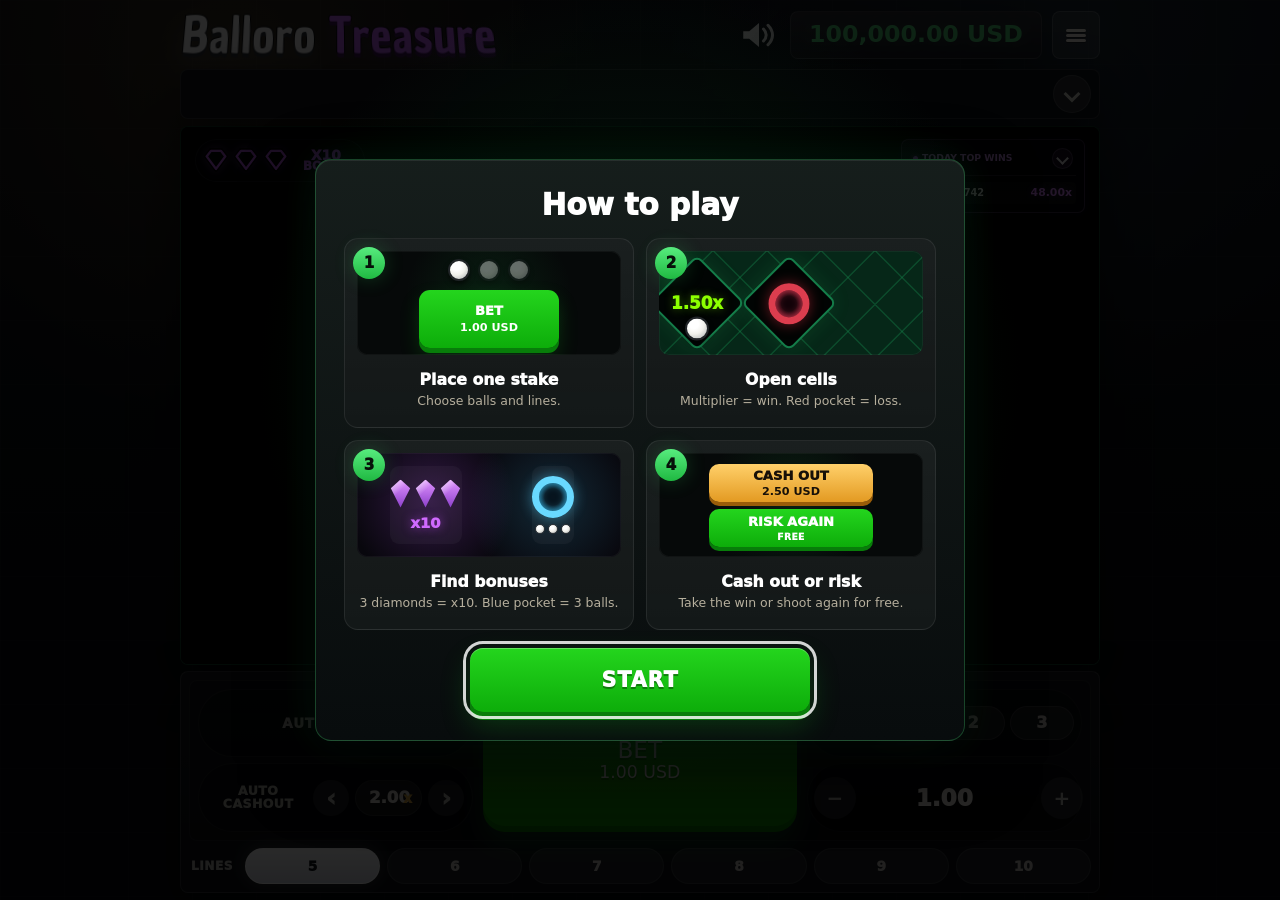
==== index.html @ 209173ba "Initial Balloro Treasure release" ====
<!DOCTYPE html>
<html lang="en">
<head>
  <meta charset="UTF-8">
  <meta http-equiv="Cache-Control" content="no-cache, no-store, must-revalidate">
  <meta http-equiv="Pragma" content="no-cache">
  <meta http-equiv="Expires" content="0">
  <meta name="viewport" content="width=device-width, initial-scale=1.0, maximum-scale=1.0, user-scalable=no, viewport-fit=cover">
  <title>Balloro Treasure</title>
  <link rel="stylesheet" href="style.css?v=20260723-10">
</head>
<body class="treasure-mode bonuses-enabled">
  <main class="game-shell">
    <section class="topbar">
      <div class="brand">
        <div>
          <h1 class="balloro-logo" aria-label="Balloro Treasure"><span class="brand-ball">Balloro&nbsp;</span><span class="brand-treasure">Treasure</span></h1>
        </div>
      </div>
      <button id="soundButton" class="icon-button sound-button" type="button" aria-label="Toggle game audio" data-i18n-aria="muteAudio"></button>
      <div class="bank" aria-label="Balance" aria-live="polite">
        <strong id="bankedLoot">100,000.00 USD</strong>
      </div>
      <div class="menu-wrap">
        <button id="menuButton" class="icon-button menu-button" type="button" aria-label="Menu" data-i18n-aria="menuAria">
          <span></span>
          <span></span>
          <span></span>
        </button>
        <div id="menuDropdown" class="context-menu hidden">
          <button id="menuAvatarButton" class="menu-avatar-button" type="button">
            <span id="menuAvatarPreview" class="avatar-preview" aria-hidden="true"></span>
            <span id="menuAvatarText" data-i18n="changeAvatar">Change Avatar</span>
          </button>
          <label class="menu-toggle-row">
            <span id="menuSoundLabel" data-i18n="sound">Game SFX</span>
            <input id="menuSoundToggle" type="checkbox" checked>
            <i aria-hidden="true"></i>
          </label>
          <label class="menu-toggle-row">
            <span id="menuMusicLabel" data-i18n="music">Music</span>
            <input id="menuMusicToggle" type="checkbox" checked>
            <i aria-hidden="true"></i>
          </label>
          <label class="menu-toggle-row">
            <span id="menuAnimationLabel" data-i18n="animations">Animations</span>
            <input id="menuAnimationToggle" type="checkbox" checked>
            <i aria-hidden="true"></i>
          </label>
          <button id="menuLanguageButton" type="button" data-i18n="language">Language</button>
          <button id="menuRulesButton" type="button" data-i18n="rules">Rules</button>
        </div>
      </div>
    </section>

    <div id="startRulesPopup" class="start-rules-popup hidden" role="dialog" aria-modal="true" aria-labelledby="quickRulesTitle">
      <div class="start-rules-card panel">
        <div class="start-rules-heading">
          <p id="quickRulesTitle" data-i18n="quickRulesTitle">How to play</p>
        </div>
        <ol class="quick-rules-list">
          <li>
            <b>1</b>
            <div class="quick-rule-visual quick-bet-visual" aria-hidden="true">
              <div class="quick-ball-row"><i></i><i></i><i></i></div>
              <div class="quick-bet-preview">
                <span data-i18n="bet">BET</span>
                <strong>1.00 USD</strong>
              </div>
            </div>
            <div class="quick-rule-copy">
              <h3 data-i18n="quickRuleOneTitle">Place one stake</h3>
              <p data-i18n="quickRuleOneText">Choose balls and lines.</p>
            </div>
          </li>
          <li>
            <b>2</b>
            <div class="quick-rule-visual quick-cells-visual" aria-hidden="true">
              <div class="quick-open-cell quick-multiplier-cell">
                <span>1.50x</span>
                <i class="quick-white-ball"></i>
              </div>
              <div class="quick-open-cell quick-red-cell">
                <i class="quick-red-pocket"></i>
              </div>
            </div>
            <div class="quick-rule-copy">
              <h3 data-i18n="quickRuleTwoTitle">Open cells</h3>
              <p data-i18n="quickRuleTwoText">Multiplier = win. Red pocket = loss.</p>
            </div>
          </li>
          <li>
            <b>3</b>
            <div class="quick-rule-visual quick-bonus-visual" aria-hidden="true">
              <div class="quick-diamond-preview">
                <div class="quick-diamond-row"><i></i><i></i><i></i></div>
                <strong>x10</strong>
              </div>
              <div class="quick-pocket-preview">
                <i class="quick-blue-pocket"></i>
                <div class="quick-pocket-balls"><i></i><i></i><i></i></div>
              </div>
            </div>
            <div class="quick-rule-copy">
              <h3 data-i18n="quickRuleBonusTitle">Find bonuses</h3>
              <p data-i18n="quickRuleBonusText">3 diamonds = x10. Blue pocket = 3 balls.</p>
            </div>
          </li>
          <li>
            <b>4</b>
            <div class="quick-rule-visual quick-choice-visual" aria-hidden="true">
              <div class="quick-cashout-preview">
                <span data-i18n="cashOut">CASH OUT</span>
                <strong>2.50 USD</strong>
              </div>
              <div class="quick-risk-preview">
                <span data-i18n="continueRisk">RISK AGAIN</span>
                <small data-i18n="freeContinuation">FREE</small>
              </div>
            </div>
            <div class="quick-rule-copy">
              <h3 data-i18n="quickRuleThreeTitle">Cash out or risk</h3>
              <p data-i18n="quickRuleThreeText">Take the win or shoot again for free.</p>
            </div>
          </li>
        </ol>
        <button id="startRulesButton" class="start-rules-button" type="button" data-i18n="startGame">START</button>
      </div>
    </div>

    <section id="rulesScreen" class="rules-screen hidden">
      <div class="rules-card panel">
        <div class="rules-header">
          <div>
            <h2 class="rules-game-logo" aria-label="Balloro Treasure"><span class="brand-ball">Balloro&nbsp;</span><span class="brand-treasure">Treasure</span></h2>
            <p class="eyebrow" data-i18n="gameRules">Game Rules</p>
          </div>
          <button id="closeRulesButton" class="icon-button" type="button" aria-label="Back" data-i18n-aria="back">×</button>
        </div>
        <div class="rules-body">
          <div class="rules-grid">
            <article class="rule-card">
              <div class="rule-art puck-rule-art" aria-hidden="true"><i></i></div>
              <h3 data-i18n="ruleLaunchTitle">Start a round</h3>
              <p data-i18n="ruleLaunchText">Choose 1–3 balls and 5–10 lines. The green button shows the total stake. Only the first shot on a field is paid.</p>
            </article>
            <article class="rule-card">
              <div class="rule-art loot-art" aria-hidden="true">5x</div>
              <h3 data-i18n="ruleWinsTitle">Open cells</h3>
              <p data-i18n="ruleWinsText">A closed green cell can reveal nothing, a multiplier, a diamond, a blue pocket or a red pocket. Balls may return to opened cells.</p>
            </article>
            <article class="rule-card">
              <div class="rule-art treasure-cashout-rule-art" aria-hidden="true">$</div>
              <h3 data-i18n="treasureCashoutTitle">Cash out or risk</h3>
              <p data-i18n="treasureCashoutText">After a safe shot, take the displayed amount or continue free on the same field. A red pocket loses the current round.</p>
            </article>
            <article class="rule-card">
              <div class="rule-art pocket-rule-art" aria-hidden="true"><i></i></div>
              <h3 data-i18n="rulePocketTitle">Pocket</h3>
              <p data-i18n="rulePocketFieldText">A hidden blue pocket opens when a ball stops on it, pulls the ball to the centre and releases three free white balls.</p>
            </article>
            <article class="rule-card">
              <div class="rule-art boost-art" aria-hidden="true">
                <svg class="rule-boost-diamond" viewBox="0 0 100 100">
                  <path class="boost-diamond-outer" d="M9 35L28 9H72L91 35L50 91Z"/>
                  <path class="boost-diamond-body" d="M11 35L29 12H71L89 35L50 87Z"/>
                  <path class="boost-diamond-facets" d="M11 35H89M29 12L50 35L71 12M11 35L50 87L89 35"/>
                </svg>
              </div>
              <h3 data-i18n="ruleBoostTitle">x10 BOOST</h3>
              <p data-i18n="ruleBoostText">Collect three diamonds. Field multipliers become x10. Multipliers collected before the bonus keep their original value.</p>
            </article>
            <article class="rule-card">
              <div class="rule-art field-rule-art" aria-hidden="true">5–10</div>
              <h3 data-i18n="ruleFieldTitle">Lines and risk</h3>
              <p data-i18n="ruleFieldText">More lines make cells smaller and increase available multiplier values. Volatility and possible rewards rise.</p>
            </article>
            <article class="rule-card treasure-auto-rule">
              <div class="rule-art auto-rule-art" aria-hidden="true">AUTO</div>
              <h3 data-i18n="ruleAutoTitle">Autoplay</h3>
              <p data-i18n="ruleAutoText">Autoplay starts new paid rounds with the selected stake and ball count until you switch it off.</p>
            </article>
          </div>
          <section class="rules-paytable" aria-labelledby="rulesPaytableTitle">
            <h3 id="rulesPaytableTitle" data-i18n="paytableTitle">Multiplier table</h3>
            <div class="rules-paytable-scroll">
              <table>
                <thead>
                  <tr>
                    <th data-i18n="paytableLineLabel">Lines</th>
                    <th data-i18n="paytableBaseLabel">Base cells</th>
                    <th>x10 BOOST</th>
                  </tr>
                </thead>
                <tbody>
                  <tr><th>5</th><td>1.20x · 1.50x · 2.50x</td><td>12x · 15x · 25x</td></tr>
                  <tr><th>6</th><td>1.20x · 1.80x · 3x</td><td>12x · 18x · 30x</td></tr>
                  <tr><th>7</th><td>1.30x · 2x · 4x</td><td>13x · 20x · 40x</td></tr>
                  <tr><th>8</th><td>1.40x · 2.50x · 6x</td><td>14x · 25x · 60x</td></tr>
                  <tr><th>9</th><td>1.50x · 3x · 10x</td><td>15x · 30x · 100x</td></tr>
                  <tr><th>10</th><td>1.60x · 4x · 10x</td><td>16x · 40x · 100x</td></tr>
                </tbody>
              </table>
            </div>
          </section>
          <section class="rules-about" aria-labelledby="rulesAboutTitle">
            <h3 id="rulesAboutTitle" data-i18n="rulesAboutTitle">PLAYER INFORMATION</h3>
            <div class="rules-about-block">
              <h4 data-i18n="rulesHowToWinTitle">How wins are paid</h4>
              <p data-i18n="rulesHowToWinText">The total stake is multiplied sequentially by every multiplier collected in the round. Example: 300 USD × 1.20x × 1.50x = 540 USD.</p>
            </div>
            <div class="rules-about-block">
              <h4 data-i18n="rulesRtpTitle">RTP</h4>
              <p data-i18n="rulesRtpText">The theoretical RTP is 97.45%. RTP is the long-term average return calculated across a very large number of rounds; it does not guarantee the result of a specific bet, session or player. RTP formula: total payouts ÷ total stakes × 100%.</p>
            </div>
            <div class="rules-about-block">
              <h4 data-i18n="rulesMaxWinTitle">Maximum payout</h4>
              <p data-i18n="rulesMaxWinText">The maximum multiplier in one cell is 100x after x10. The round cashout has no fixed cap because every collected multiplier is applied sequentially.</p>
            </div>
            <div class="rules-about-block">
              <h4 data-i18n="rulesDisclosureTitle">Responsible play</h4>
              <p data-i18n="rulesDisclosureText">18+. Gambling can cause addiction. Play responsibly.</p>
            </div>
          </section>
        </div>
      </div>
    </section>

    <div id="languagePopup" class="language-popup hidden">
      <div class="language-card panel">
        <div class="language-header">
          <h2 id="languageTitle" data-i18n="language">Language</h2>
          <button id="closeLanguageButton" class="icon-button" type="button" aria-label="Close" data-i18n-aria="close">×</button>
        </div>
        <div class="language-options">
          <button type="button" data-lang="en">English</button>
          <button type="button" data-lang="ru">Русский</button>
          <button type="button" data-lang="es">Español</button>
          <button type="button" data-lang="pt">Português</button>
          <button type="button" data-lang="de">Deutsch</button>
          <button type="button" data-lang="fr">Français</button>
        </div>
      </div>
    </div>

    <div id="avatarPopup" class="avatar-popup hidden">
      <div class="avatar-card panel">
        <div class="avatar-header">
          <h2 id="avatarTitle" data-i18n="changeAvatar">Change Avatar</h2>
          <button id="closeAvatarButton" class="icon-button" type="button" aria-label="Close" data-i18n-aria="close">×</button>
        </div>
        <div id="avatarGrid" class="avatar-grid" aria-label="Choose avatar"></div>
      </div>
    </div>

    <div id="topUpPopup" class="top-up-popup hidden">
      <div class="top-up-card panel">
        <h2 id="topUpTitle" data-i18n="topUpTitle">Top Up Balance</h2>
        <p id="topUpText" data-i18n="topUpText">Add any amount to continue playing.</p>
        <label class="top-up-field" for="topUpAmount">
          <span id="topUpAmountLabel" data-i18n="amount">Amount</span>
          <input id="topUpAmount" type="number" min="0.01" step="0.01" value="1000">
        </label>
        <div class="top-up-actions">
          <button id="confirmTopUpButton" class="top-up-confirm" type="button" data-i18n="topUp">TOP UP</button>
          <button id="cancelTopUpButton" class="top-up-cancel" type="button" data-i18n="cancel">CANCEL</button>
        </div>
      </div>
    </div>

    <section id="gameScreen" class="game-screen" aria-live="polite">
      <section id="historyPanel" class="loot-log-panel panel">
        <div class="loot-log-row">
          <span class="loot-log-label" data-i18n="totalHistory">TOTAL HISTORY:</span>
          <span class="history-title" data-i18n="roundHistory">Round History</span>
          <div id="rewardHistory" class="reward-history" aria-label="Recent rewards" data-i18n-aria="recentRewards"></div>
          <button id="historyToggle" class="history-toggle" type="button" aria-label="Expand history" data-i18n-aria="expandHistory" aria-expanded="false"></button>
        </div>
      </section>

      <section class="mine-stage panel">
        <canvas id="mineCanvas" width="960" height="600" aria-label="Top-down Balloro Treasure diamond field" data-i18n-aria="fieldLabel"></canvas>
        <canvas id="treasureConfettiCanvas" width="960" height="600" aria-hidden="true"></canvas>
        <div id="counterFlyInLayer" class="counter-flyin-layer" aria-hidden="true"></div>
        <button id="layoutModeButton" class="layout-mode-button hidden" type="button" title="Layout: Dynamic Diagonal Width" aria-label="Switch multiplier layout">
          <span>DIA</span>
        </button>
        <aside id="layoutDevPanel" class="layout-dev-panel hidden" aria-label="Layout gameplay tester">
          <div class="layout-dev-title"><strong>LAYOUT TEST</strong><button id="closeLayoutDevPanel" type="button" aria-label="Close">×</button></div>
          <label><input id="lockTestLines" type="checkbox" checked> Lock lines</label>
          <label><input id="lockTestPucks" type="checkbox" checked> Lock pucks</label>
          <div class="layout-dev-actions">
            <button id="runLayoutTest100" type="button">100</button>
            <button id="runLayoutTest1000" type="button">1,000</button>
            <button id="exportLayoutTest" type="button">CSV</button>
          </div>
          <output id="layoutTestStatus">Ctrl+Shift+D</output>
        </aside>
        <div id="stageMultiplier" class="stage-multiplier hidden">
          <b id="currentLoot">1.00x</b>
        </div>
        <button id="roundWinLabel" class="round-win-label hidden" type="button" aria-live="polite"></button>
        <div id="treasureWinFlyIn" class="treasure-win-flyin hidden" aria-hidden="true"></div>
        <div class="crown-bonus-counter" aria-label="Diamond boost counter" data-i18n-aria="diamondCounter">
          <div id="crownCounter" class="crown-counter" aria-hidden="true">
            <span><svg class="boost-diamond" viewBox="0 0 100 100"><path class="boost-diamond-outer" d="M9 35L28 9H72L91 35L50 91Z"/><path class="boost-diamond-body" d="M11 35L29 12H71L89 35L50 87Z"/><path class="boost-diamond-facets" d="M11 35H89M29 12L50 35L71 12M11 35L50 87L89 35"/></svg></span>
            <span><svg class="boost-diamond" viewBox="0 0 100 100"><path class="boost-diamond-outer" d="M9 35L28 9H72L91 35L50 91Z"/><path class="boost-diamond-body" d="M11 35L29 12H71L89 35L50 87Z"/><path class="boost-diamond-facets" d="M11 35H89M29 12L50 35L71 12M11 35L50 87L89 35"/></svg></span>
            <span><svg class="boost-diamond" viewBox="0 0 100 100"><path class="boost-diamond-outer" d="M9 35L28 9H72L91 35L50 91Z"/><path class="boost-diamond-body" d="M11 35L29 12H71L89 35L50 87Z"/><path class="boost-diamond-facets" d="M11 35H89M29 12L50 35L71 12M11 35L50 87L89 35"/></svg></span>
          </div>
          <strong><span>x10</span><span>BOOST</span></strong>
        </div>
        <div id="multiPlusCounter" class="multi-plus-counter" aria-label="Extra multipliers bonus">
          <span class="multi-plus-icon" aria-hidden="true">
            <svg class="multi-plus-star" viewBox="0 0 100 100">
              <path class="multi-plus-star-body" d="M47.6 17.58Q50 12 52.4 17.58L59.17 33.29Q60.27 35.86 63.06 36.12L80.09 37.7Q86.14 38.26 81.57 42.27L68.73 53.56Q66.62 55.4 67.24 58.13L71 74.81Q72.34 80.74 67.11 77.64L52.4 68.91Q50 67.48 47.6 68.91L32.89 77.64Q27.66 80.74 29 74.81L32.76 58.13Q33.38 55.4 31.27 53.56L18.43 42.27Q13.86 38.26 19.91 37.7L36.94 36.12Q39.73 35.86 40.83 33.29Z"/>
            </svg>
          </span>
          <strong><span>EX</span><span>MULTI</span></strong>
        </div>
        <aside class="purple-leaderboard" tabindex="0" aria-label="Today top wins" aria-expanded="false">
          <div class="purple-leaderboard-title">
            <span><i aria-hidden="true"></i> <b data-i18n="todayTopWins">TODAY TOP WINS</b></span>
            <button id="purpleLeaderboardToggle" class="purple-leaderboard-toggle" type="button" aria-label="Show full today top wins" aria-expanded="false">⌄</button>
          </div>
          <ol id="purpleLeaderboard"></ol>
        </aside>
        <div id="rewardPopup" class="reward-popup hidden"></div>
        <div id="warningBanner" class="warning-banner hidden"></div>
        <pre id="physicsDebug" class="physics-debug hidden" aria-live="polite"></pre>
      </section>

      <section class="bet-panel panel">
        <div class="bet-slots">
          <article class="bet-slot" data-slot="0">
            <div class="bet-side-controls">
              <button id="autoPlayToggle" class="auto-play-toggle" type="button" aria-pressed="false">
                <span data-i18n="auto">AUTO</span>
                <i aria-hidden="true"></i>
              </button>
              <div class="auto-cashout-control">
                <span data-i18n="autoCashout">AUTO CASHOUT</span>
                <div class="auto-cashout-stepper">
                  <button id="decreaseAutoCashout" type="button" aria-label="Decrease auto cashout multiplier" data-i18n-aria="decreaseAutoCashout">‹</button>
                  <label>
                    <input id="autoCashoutValue" type="text" inputmode="decimal" pattern="[0-9]*[.,]?[0-9]*" autocomplete="off" value="2.00" aria-label="Auto cashout multiplier" data-i18n-aria="autoCashoutValue">
                    <b aria-hidden="true">x</b>
                  </label>
                  <button id="increaseAutoCashout" type="button" aria-label="Increase auto cashout multiplier" data-i18n-aria="increaseAutoCashout">›</button>
                </div>
              </div>
            </div>
            <button class="bet-action" type="button">
              <span data-i18n="bet">BET</span>
              <small>1.00 USD</small>
            </button>
            <div class="bet-right-controls">
              <div class="puck-count-control" aria-label="Puck count" data-i18n-aria="puckCount">
                <span data-i18n="pucks">BALLS</span>
                <div class="puck-count-buttons">
                  <button class="puck-count-button active" type="button" data-puck-count="1">1</button>
                  <button class="puck-count-button" type="button" data-puck-count="2">2</button>
                  <button class="puck-count-button" type="button" data-puck-count="3">3</button>
                </div>
              </div>
              <div class="bet-box">
                <button class="bet-round-button decrease-bet" type="button" aria-label="Decrease bet" data-i18n-aria="decreaseBet">−</button>
                <input class="bet-value" type="text" inputmode="decimal" pattern="[0-9]*[.,]?[0-9]*" autocomplete="off" value="1.00" max="100" aria-label="Bet amount" data-i18n-aria="betAmount">
                <button class="bet-round-button increase-bet" type="button" aria-label="Increase bet" data-i18n-aria="increaseBet">+</button>
              </div>
            </div>
          </article>
        </div>
        <div class="field-options" aria-label="Field options" data-i18n-aria="fieldOptions">
          <div class="field-option">
            <span data-i18n="lines">LINES</span>
            <div class="segmented-control lines-control" data-control="lines">
              <button class="active" type="button" data-grid-size="5">5</button>
              <button type="button" data-grid-size="6">6</button>
              <button type="button" data-grid-size="7">7</button>
              <button type="button" data-grid-size="8">8</button>
              <button type="button" data-grid-size="9">9</button>
              <button type="button" data-grid-size="10">10</button>
            </div>
          </div>
        </div>
      </section>
    </section>
  </main>

  <script src="math/field-configuration-1.js?v=20260715-13"></script>
  <script src="math/field-configuration-2.js?v=20260715-13"></script>
  <script src="math/field-configuration-3.js?v=20260715-13"></script>
  <script src="math/field-configuration-4.js?v=20260716-17"></script>
  <script src="math/field-configuration-5.js?v=20260716-18"></script>
  <script src="math/puck-luck-layout-modes.js?v=20260716-19"></script>
  <script src="math/trajectory-planner.js?v=20260717-2"></script>
  <script src="math/trajectory-library-standard.js"></script>
  <script src="math/secret-room-trajectories.js"></script>
  <script src="math/layout-gameplay-test.js"></script>
  <script src="math/balloro-treasure-math.js?v=20260723-4"></script>
  <script src="script.js?v=20260723-23"></script>
</body>
</html>
---- style.css ----
@import url("https://fonts.googleapis.com/css2?family=Chau+Philomene+One&display=swap");

:root {
  --bg: #090b0f;
  --panel: rgba(18, 20, 26, 0.9);
  --panel-strong: rgba(28, 30, 38, 0.95);
  --panel-border: rgba(255, 255, 255, 0.13);
  --text: #f5f2e8;
  --muted: #b6af9d;
  --gold: #f0b84a;
  --diamond: #75d9ff;
  --crystal: #d98cff;
  --danger: #ff604d;
  --safe: #55d87d;
  --shadow: rgba(0, 0, 0, 0.48);
}

* {
  box-sizing: border-box;
}

html,
body {
  margin: 0;
  width: 100%;
  min-height: 100%;
  overflow-x: hidden;
  overflow-y: auto;
  touch-action: manipulation;
  overscroll-behavior-x: none;
  -webkit-text-size-adjust: 100%;
  user-select: none;
  background:
    linear-gradient(90deg, rgba(255, 255, 255, 0.026) 1px, transparent 1px),
    linear-gradient(180deg, rgba(255, 255, 255, 0.018) 1px, transparent 1px),
    radial-gradient(circle at 18% 6%, rgba(240, 184, 74, 0.17), transparent 23rem),
    radial-gradient(circle at 82% 4%, rgba(117, 217, 255, 0.12), transparent 24rem),
    linear-gradient(180deg, #11131a 0%, var(--bg) 70%);
  background-size: 64px 64px, 64px 64px, auto, auto, auto;
  color: var(--text);
  font-family: Inter, ui-sans-serif, system-ui, -apple-system, BlinkMacSystemFont, "Segoe UI", sans-serif;
  scrollbar-width: none;
}

body::-webkit-scrollbar {
  display: none;
}

button,
input {
  font: inherit;
  touch-action: manipulation;
}

input {
  user-select: text;
}

button {
  border: 0;
  color: inherit;
  cursor: pointer;
}

button:disabled {
  cursor: not-allowed;
}

.hidden {
  display: none !important;
}

.game-shell {
  width: min(920px, calc(100vw - 20px));
  min-height: 100svh;
  margin: 0 auto;
  padding: 10px 0;
  display: grid;
  grid-template-rows: auto auto;
  gap: 15px;
}

.topbar {
  display: grid;
  grid-template-columns: minmax(0, 1fr) 48px auto 48px;
  align-items: center;
  gap: 10px;
  min-height: 54px;
}

.brand {
  display: flex;
  align-items: center;
  min-width: 0;
  gap: 0;
  overflow: visible;
  padding-left: 2px;
}

.brand > div {
  min-width: 0;
  max-width: 100%;
}

.brand-mark {
  position: relative;
  width: 48px;
  height: 48px;
  flex: 0 0 auto;
  border-radius: 8px;
  overflow: hidden;
  background: url("assets/bb-logo.png") center / contain no-repeat;
  border: 0;
  box-shadow: 0 14px 28px var(--shadow);
}

.brand-mark::before {
  content: none;
}

.eyebrow {
  margin: 0 0 4px;
  color: var(--gold);
  font-size: 0.76rem;
  font-weight: 900;
  letter-spacing: 0.08em;
  text-transform: uppercase;
}

h1,
h2,
h3,
p {
  margin-top: 0;
}

h1 {
  margin-bottom: 0;
  font-size: clamp(2.45rem, 4.7vw, 3rem);
  line-height: 1;
  text-shadow: 0 5px 0 #3d2c1a, 0 18px 28px var(--shadow);
}

.brand h1 {
  display: flex;
  align-items: center;
  gap: 4px;
  min-width: 0;
  max-width: 100%;
  color: #be5cf5;
  font-family: "Chau Philomene One", Inter, "Apple Symbols", "Segoe UI Symbol", ui-sans-serif, system-ui, sans-serif;
  font-weight: 400;
  font-size: var(--brand-font-size, clamp(1.18rem, 4.9vw, 3rem));
  letter-spacing: 0;
  white-space: nowrap;
  overflow: visible;
  -webkit-text-stroke: 2px #050709;
  paint-order: stroke fill;
  text-shadow: 0 4px 0 rgba(72, 25, 103, 0.82), 0 12px 22px rgba(190, 92, 245, 0.16);
}

.brand-puck {
  position: relative;
  display: inline-block;
  flex: 0 0 auto;
  width: 0.82em;
  height: 0.82em;
}

.brand-star {
  position: absolute;
  z-index: 2;
  top: -0.15em;
  right: 0.16em;
  width: 0.504em;
  height: 0.504em;
  overflow: visible;
  filter: drop-shadow(0 0 4px rgba(202, 104, 255, 0.44));
}

.brand-star-outline {
  fill: rgba(0, 0, 0, 0.9);
}

.brand-star-fill {
  fill: rgba(214, 171, 255, 0.96);
  stroke: rgba(213, 122, 255, 0.98);
  stroke-width: 5;
  stroke-linejoin: round;
}

.brand-gem-facet {
  fill: none;
  stroke: rgba(244, 213, 255, 0.72);
  stroke-width: 4;
  stroke-linecap: round;
  stroke-linejoin: round;
}

.brand-puck::after {
  content: "";
  position: absolute;
  z-index: 1;
  inset: 0;
  border-radius: 50%;
  background: radial-gradient(circle at 34% 28%, #ffffff 0 22%, #f4f4ee 23% 58%, #d5d9d1 59% 100%);
  border: 3px solid rgba(9, 15, 18, 0.9);
  box-shadow:
    inset -4px -5px 0 rgba(0, 0, 0, 0.08),
    0 3px 0 rgba(0, 0, 0, 0.55),
    0 0 18px rgba(255, 255, 255, 0.22);
}

.brand-name {
  display: inline-block;
  min-width: 0;
  white-space: nowrap;
  word-spacing: -0.12em;
  overflow: visible;
  transform: perspective(240px) rotateX(10deg) scaleY(1.045);
  transform-origin: 50% 58%;
}

.balloro-logo {
  justify-content: flex-start;
  gap: 0 !important;
  padding-left: 0;
  transform: perspective(260px) rotateX(9deg) scaleY(1.04);
  transform-origin: 48% 58%;
}

.balloro-logo > span {
  display: inline-block;
  white-space: nowrap;
}

.brand-ball {
  color: #fff;
  text-shadow: 0 4px 0 rgba(49, 53, 61, 0.92), 0 14px 24px rgba(255, 255, 255, 0.18);
}

.brand-oro {
  color: #fff;
  text-shadow: 0 4px 0 rgba(49, 53, 61, 0.92), 0 14px 24px rgba(255, 255, 255, 0.18);
}

.brand-x,
.brand-treasure {
  margin-left: 0;
  color: #c868ff;
  text-shadow: 0 4px 0 rgba(72, 25, 103, 0.86), 0 10px 20px rgba(200, 104, 255, 0.18);
}

.icon-button,
.lang-button {
  display: grid;
  place-items: center;
  width: 48px;
  height: 48px;
  border-radius: 8px;
  background: rgba(255, 255, 255, 0.1);
  border: 1px solid rgba(255, 255, 255, 0.2);
  color: var(--text);
  font-size: 1.3rem;
  font-weight: 1000;
}

.lang-button {
  width: 60px;
  font-size: 0.95rem;
}

.sound-button {
  position: relative;
  font-size: 0;
  width: 48px;
  background: transparent;
  border-color: transparent;
  box-shadow: none;
}

.sound-button.is-muted {
  color: var(--muted);
  background: transparent;
}

.sound-button::before {
  content: "";
  position: absolute;
  inset: 0;
  background: center / 36px 36px no-repeat url("data:image/svg+xml,%3Csvg xmlns='http://www.w3.org/2000/svg' viewBox='0 0 48 48'%3E%3Cpath fill='white' d='M7 19h8l13-11v32L15 29H7z'/%3E%3Cpath fill='none' stroke='white' stroke-width='4' stroke-linecap='round' d='M34 16c2.4 2.4 3.6 5.1 3.6 8s-1.2 5.6-3.6 8M40 11c4 4 6 8.3 6 13s-2 9-6 13'/%3E%3C/svg%3E");
}

.sound-button::after {
  content: none;
}

.sound-button.is-muted::before {
  background-image: url("data:image/svg+xml,%3Csvg xmlns='http://www.w3.org/2000/svg' viewBox='0 0 48 48'%3E%3Cpath fill='white' d='M7 19h8l13-11v32L15 29H7z'/%3E%3Cpath fill='none' stroke='white' stroke-width='4.5' stroke-linecap='round' d='M37 13L15 35'/%3E%3C/svg%3E");
}

.menu-wrap {
  position: relative;
}

.menu-button {
  align-content: center;
  justify-items: center;
  gap: 2px;
}

.menu-button span {
  width: 20px;
  height: 3px;
  border-radius: 999px;
  background: #fffaf0;
  box-shadow: 0 1px 0 rgba(0, 0, 0, 0.35);
}

.context-menu {
  position: absolute;
  z-index: 25;
  top: calc(100% + 8px);
  right: 0;
  min-width: 238px;
  padding: 7px;
  border-radius: 8px;
  background: rgba(20, 22, 28, 0.98);
  border: 1px solid rgba(255, 255, 255, 0.14);
  box-shadow: 0 18px 38px rgba(0, 0, 0, 0.5);
}

.context-menu button,
.menu-toggle-row {
  width: 100%;
  min-height: 42px;
  padding: 0 12px;
  border-radius: 7px;
  background: transparent;
  color: var(--text);
  text-align: left;
  font-weight: 900;
}

.context-menu button:hover,
.menu-toggle-row:hover {
  background: rgba(255, 255, 255, 0.08);
}

.menu-avatar-button {
  display: grid;
  grid-template-columns: 34px minmax(0, 1fr);
  gap: 10px;
  align-items: center;
  min-height: 54px;
  margin-bottom: 7px;
  background:
    linear-gradient(180deg, rgba(255, 255, 255, 0.08), rgba(255, 255, 255, 0.035)),
    rgba(43, 45, 53, 0.98);
  border: 0;
  box-shadow: none;
}

.avatar-preview {
  width: 34px;
  height: 34px;
  display: grid;
  place-items: center;
  border-radius: 50%;
  background-color: var(--avatar-bg, #252936);
  background-image: var(--avatar-image);
  background-size: 1000% 500%;
  background-position: var(--avatar-x) var(--avatar-y);
  background-repeat: no-repeat;
  color: var(--avatar-color);
  border: 1px solid rgba(255, 255, 255, 0.16);
  box-shadow: inset 0 1px 0 rgba(255, 255, 255, 0.28), 0 8px 16px rgba(0, 0, 0, 0.26);
  font-size: 1.12rem;
}

.menu-toggle-row {
  position: relative;
  display: grid;
  grid-template-columns: minmax(0, 1fr) 46px;
  align-items: center;
  gap: 12px;
  cursor: pointer;
}

.menu-toggle-row input {
  position: absolute;
  opacity: 0;
  pointer-events: none;
}

.menu-toggle-row i {
  position: relative;
  width: 46px;
  height: 26px;
  border-radius: 999px;
  background: rgba(255, 255, 255, 0.08);
  border: 1px solid rgba(255, 255, 255, 0.16);
  box-shadow: inset 0 2px 8px rgba(0, 0, 0, 0.3);
}

.menu-toggle-row i::after {
  content: "";
  position: absolute;
  top: 3px;
  left: 3px;
  width: 18px;
  height: 18px;
  border-radius: 50%;
  background: #f5f2e8;
  transition: transform 160ms ease;
}

.menu-toggle-row input:checked + i {
  background: rgba(160, 166, 170, 0.34);
  border-color: rgba(214, 218, 220, 0.42);
}

.menu-toggle-row input:checked + i::after {
  transform: translateX(20px);
}

.bank,
.panel {
  background: var(--panel);
  border: 1px solid var(--panel-border);
  box-shadow: 0 18px 50px var(--shadow);
  backdrop-filter: blur(12px);
  border-radius: 8px;
}

.bank {
  display: grid;
  place-items: center;
  min-width: 178px;
  min-height: 48px;
  padding: 0 18px;
  background:
    linear-gradient(180deg, rgba(255, 255, 255, 0.08), transparent),
    var(--panel-strong);
  text-align: center;
}

.bank strong {
  color: var(--safe);
  font-size: 1.48rem;
  line-height: 1;
  text-shadow: 0 0 16px rgba(85, 216, 125, 0.22);
}

.game-screen {
  min-height: 0;
  display: grid;
  grid-template-rows: 46px minmax(560px, 68svh) auto auto auto;
  gap: 8px;
}

.game-screen.one-slot {
  grid-template-rows: 46px minmax(560px, 68svh) auto auto auto;
}

.mine-stage {
  position: relative;
  min-height: 0;
  overflow: hidden;
  background: #050609;
  border-color: rgba(40, 156, 92, 0.42);
}

.counter-flyin-layer {
  position: absolute;
  z-index: 12;
  inset: 0;
  overflow: hidden;
  pointer-events: none;
}

.counter-flyin-symbol {
  position: absolute;
  left: 0;
  top: 0;
  display: block;
  will-change: transform, opacity;
  filter: drop-shadow(0 0 5px rgba(255, 255, 255, 0.3));
}

.counter-flyin-symbol svg {
  display: block;
  width: 100%;
  height: 100%;
  overflow: visible;
}

.counter-flyin-symbol.is-diamond {
  filter: drop-shadow(0 0 7px rgba(218, 142, 255, 0.78));
}

.counter-flyin-symbol.is-diamond .boost-diamond-outer {
  fill: #050608;
  stroke: rgba(0, 0, 0, 0.94);
  stroke-width: 17;
  stroke-linejoin: round;
}

.counter-flyin-symbol.is-diamond .boost-diamond-body {
  fill: rgba(214, 171, 255, 0.98);
  stroke: rgba(213, 122, 255, 1);
  stroke-width: 10;
  stroke-linejoin: round;
}

.counter-flyin-symbol.is-diamond .boost-diamond-facets {
  fill: none;
  stroke: rgba(244, 213, 255, 0.78);
  stroke-width: 6;
  stroke-linecap: round;
  stroke-linejoin: round;
}

.counter-flyin-symbol.is-star {
  filter: drop-shadow(0 0 7px rgba(255, 213, 61, 0.8));
}

.counter-flyin-symbol.is-star .multi-plus-star-body {
  fill: rgba(255, 235, 128, 0.98);
  stroke: rgba(255, 198, 20, 1);
  stroke-width: 11;
  stroke-linecap: round;
  stroke-linejoin: round;
}

body.effects-disabled *,
body.effects-disabled *::before,
body.effects-disabled *::after {
  animation: none !important;
  transition: none !important;
}

.layout-mode-button {
  position: absolute;
  z-index: 12;
  top: 150px;
  right: 32px;
  width: 44px;
  height: 44px;
  display: grid;
  place-items: center;
  padding: 0;
  transform: rotate(45deg);
  border-radius: 7px;
  background: rgba(5, 9, 11, 0.9);
  border: 2px solid rgba(55, 218, 128, 0.78);
  box-shadow: 0 0 18px rgba(40, 210, 117, 0.2), inset 0 0 12px rgba(40, 210, 117, 0.08);
}

.layout-mode-button span {
  transform: rotate(-45deg);
  color: #8ff2b5;
  font-size: 0.64rem;
  font-weight: 1000;
  letter-spacing: 0;
}

.layout-mode-button:hover {
  border-color: #a5ffca;
  box-shadow: 0 0 22px rgba(70, 235, 145, 0.34), inset 0 0 12px rgba(70, 235, 145, 0.12);
}

.layout-mode-button:disabled {
  opacity: 0.45;
}

.layout-dev-panel {
  position: absolute;
  z-index: 14;
  top: 78px;
  right: 14px;
  width: 210px;
  display: grid;
  gap: 6px;
  padding: 10px;
  border-radius: 7px;
  background: rgba(7, 9, 13, 0.96);
  border: 1px solid rgba(202, 104, 255, 0.45);
  box-shadow: 0 12px 32px rgba(0, 0, 0, 0.55), 0 0 20px rgba(202, 104, 255, 0.12);
  color: rgba(245, 242, 232, 0.86);
  font-size: 0.68rem;
}

.layout-dev-title,
.layout-dev-actions {
  display: flex;
  align-items: center;
  justify-content: space-between;
  gap: 5px;
}

.layout-dev-title strong {
  color: #d6abff;
  font-size: 0.68rem;
}

.layout-dev-title button,
.layout-dev-actions button {
  min-width: 34px;
  height: 24px;
  padding: 0 7px;
  border-radius: 5px;
  background: rgba(255, 255, 255, 0.09);
  border: 1px solid rgba(255, 255, 255, 0.12);
  color: #fff;
  font-size: 0.62rem;
  font-weight: 900;
}

.layout-dev-panel label {
  display: flex;
  align-items: center;
  gap: 7px;
}

.layout-dev-panel output {
  min-height: 18px;
  color: rgba(245, 242, 232, 0.56);
  font-size: 0.58rem;
  line-height: 1.3;
}

.physics-debug {
  position: absolute;
  z-index: 20;
  top: 68px;
  right: 12px;
  width: min(340px, 46%);
  max-height: calc(100% - 150px);
  overflow: auto;
  margin: 0;
  padding: 10px;
  border: 1px solid rgba(117, 217, 255, 0.5);
  border-radius: 4px;
  background: rgba(0, 5, 10, 0.88);
  color: #aeeaff;
  font: 600 10px/1.35 ui-monospace, SFMono-Regular, Menlo, monospace;
  white-space: pre-wrap;
  pointer-events: none;
}

.round-win-label {
  position: absolute;
  left: 50%;
  bottom: 18px;
  z-index: 7;
  transform: translateX(-50%);
  color: #fff;
  font-size: clamp(1rem, 3vw, 1.55rem);
  font-weight: 1000;
  line-height: 1;
  white-space: nowrap;
  text-shadow: 0 3px 0 rgba(0, 0, 0, 0.85), 0 0 18px rgba(255, 213, 77, 0.34);
  pointer-events: none;
  border: 0;
  background: transparent;
  font-family: inherit;
}

.round-win-label.cashout-ready {
  min-width: 0;
  max-width: calc(100% - 32px);
  min-height: 64px;
  display: grid;
  grid-template-columns: minmax(0, 1fr);
  grid-template-rows: auto auto;
  align-items: center;
  justify-items: center;
  gap: 3px;
  padding: 9px 18px 13px;
  border: 0;
  border-radius: 14px;
  background: linear-gradient(180deg, rgba(255, 211, 110, 0.98), rgba(217, 139, 36, 0.98));
  color: #1e1304;
  text-shadow: none;
  box-shadow: inset 0 -5px 0 rgba(85, 48, 4, 0.22), 0 12px 30px rgba(240, 184, 74, 0.28);
  cursor: pointer;
  pointer-events: auto;
}

.round-win-label.cashout-ready span {
  font-size: 0.68em;
  font-weight: 900;
  line-height: 1.05;
}

.round-win-label.cashout-ready strong {
  font-size: 0.82em;
  font-weight: 1000;
  line-height: 1.05;
}

.round-win-label.cashout-ready:not(:disabled):hover {
  filter: brightness(1.08);
}

.round-win-label.cashout-ready:not(:disabled):active {
  transform: translateX(-50%) translateY(2px) scale(0.99);
}

.round-win-label.cashout-ready.cashout-disabled,
.round-win-label.cashout-ready:disabled {
  opacity: 0.48;
  filter: saturate(0.58);
  cursor: default;
  pointer-events: none;
}

.round-win-label.win-confirmed {
  color: #fff;
}

.round-win-label.win-label-flight-hidden {
  visibility: hidden;
}

.treasure-win-flyin {
  position: absolute;
  left: 0;
  top: 0;
  z-index: 14;
  display: block;
  color: #fff;
  font-weight: 1000;
  line-height: 1;
  white-space: nowrap;
  text-shadow: 0 3px 0 rgba(0, 0, 0, 0.88), 0 0 18px rgba(255, 255, 255, 0.24);
  pointer-events: none;
  transform-origin: center;
  will-change: transform, opacity;
}

.treasure-win-flyin.is-active {
  animation: treasureWinFlyIn var(--win-flight-duration, 820ms) both;
}

.treasure-win-flyin.is-settled {
  opacity: 1;
  transform: translate3d(var(--win-target-x), var(--win-target-y), 0) translate(-50%, -50%) scale(1);
  animation: treasureWinPulse 760ms ease-in-out infinite;
}

@keyframes treasureWinFlyIn {
  0% {
    opacity: 0;
    transform: translate3d(var(--win-start-x), var(--win-start-y), 0) translate(-50%, -50%) scale(0.56);
  }

  10% {
    opacity: 1;
    transform: translate3d(var(--win-start-x), var(--win-start-y), 0) translate(-50%, -50%) scale(1.3);
  }

  26% {
    opacity: 1;
    transform: translate3d(var(--win-start-x), var(--win-start-y), 0) translate(-50%, -50%) scale(1.3);
    animation-timing-function: cubic-bezier(0.4, 0, 1, 1);
  }

  100% {
    opacity: 1;
    transform: translate3d(var(--win-target-x), var(--win-target-y), 0) translate(-50%, -50%) scale(1);
  }
}

/* Keep the settled WIN alive with the same soft scale/glow rhythm as the
   diamond collectible above the puck. The target coordinates remain fixed,
   so the label pulses in place instead of starting another flight. */
@keyframes treasureWinPulse {
  0%,
  100% {
    transform: translate3d(var(--win-target-x), var(--win-target-y), 0) translate(-50%, -50%) scale(0.96);
    text-shadow: 0 3px 0 rgba(0, 0, 0, 0.88), 0 0 15px rgba(255, 255, 255, 0.34), 0 0 28px rgba(255, 255, 255, 0.18);
  }

  42% {
    transform: translate3d(var(--win-target-x), var(--win-target-y), 0) translate(-50%, -50%) scale(1.08);
    text-shadow: 0 3px 0 rgba(0, 0, 0, 0.88), 0 0 22px rgba(255, 255, 255, 0.76), 0 0 42px rgba(255, 255, 255, 0.44);
  }

  64% {
    transform: translate3d(var(--win-target-x), var(--win-target-y), 0) translate(-50%, -50%) scale(1.02);
    text-shadow: 0 3px 0 rgba(0, 0, 0, 0.88), 0 0 18px rgba(255, 255, 255, 0.56), 0 0 34px rgba(255, 255, 255, 0.3);
  }
}

.treasure-mode .multi-plus-counter,
.treasure-mode .treasure-auto-rule {
  display: none !important;
}

.treasure-red-rule-art {
  background: radial-gradient(circle at 38% 30%, #ff7a67, #b61616 64%, #620909);
  color: #fff;
}

.treasure-cashout-rule-art {
  background: linear-gradient(160deg, #ffe28b, #c87918);
  color: #291704;
}

.treasure-free-rule-art {
  background: linear-gradient(160deg, #31d56f, #08793c);
  color: #fff;
  font-size: 0.8rem !important;
}

.crown-bonus-counter {
  position: absolute;
  z-index: 8;
  top: 12px;
  left: 14px;
  display: flex;
  align-items: center;
  gap: 8px;
  padding: 6px 8px;
  border-radius: 999px;
  background: rgba(5, 7, 10, 0.62);
  border: 1px solid rgba(255, 255, 255, 0.08);
  box-shadow: 0 10px 24px rgba(0, 0, 0, 0.32);
  pointer-events: none;
  transition: border-color 0.18s ease, box-shadow 0.18s ease, background 0.18s ease;
}

.crown-bonus-counter.is-active {
  background: radial-gradient(circle at 72% 50%, rgba(202, 104, 255, 0.16), rgba(5, 7, 10, 0.78) 58%);
  border-color: rgba(202, 104, 255, 0.36);
  box-shadow: 0 10px 24px rgba(0, 0, 0, 0.34), 0 0 14px rgba(202, 104, 255, 0.14);
}

.crown-bonus-counter.bonus-bubble {
  animation: bonusBubble 560ms cubic-bezier(0.22, 0.9, 0.3, 1.25) both;
}

@keyframes bonusBubble {
  0% { transform: scale(1); }
  36% { transform: scale(1.14); }
  64% { transform: scale(0.97); }
  82% { transform: scale(1.04); }
  100% { transform: scale(1); }
}

.crown-counter {
  display: flex;
  align-items: center;
  gap: 6px;
}

.crown-counter span {
  width: 24px;
  height: 24px;
  display: grid;
  place-items: center;
  background: none;
  border: 0;
  filter: drop-shadow(0 0 5px rgba(202, 104, 255, 0.3));
}

.crown-counter span.is-unused {
  display: none;
}

.boost-diamond {
  width: 100%;
  height: 100%;
  overflow: visible;
}

.boost-diamond-outer {
  fill: #050608;
  stroke: rgba(0, 0, 0, 0.94);
  stroke-width: 17;
  stroke-linejoin: round;
}

.boost-diamond-body {
  fill: #07080b;
  stroke: rgba(202, 104, 255, 0.98);
  stroke-width: 10;
  stroke-linejoin: round;
  transition: fill 0.18s ease, stroke 0.18s ease;
}

.boost-diamond-facets {
  fill: none;
  stroke: rgba(244, 213, 255, 0);
  stroke-width: 6;
  stroke-linecap: round;
  stroke-linejoin: round;
  transition: stroke 0.18s ease;
}

.crown-counter span.filled {
  filter: drop-shadow(0 0 5px rgba(218, 142, 255, 0.42));
}

.crown-counter span.filled .boost-diamond-body {
  fill: rgba(214, 171, 255, 0.96);
  stroke: rgba(213, 122, 255, 0.98);
}

.crown-counter span.filled .boost-diamond-facets {
  stroke: rgba(244, 213, 255, 0.72);
}

.crown-bonus-counter strong {
  color: #c868ff;
  display: grid;
  place-items: center;
  gap: 0;
  font-size: 0.74rem;
  font-weight: 1000;
  line-height: 0.92;
  text-transform: uppercase;
  text-shadow: 0 0 10px rgba(202, 104, 255, 0.18);
  padding: 3px 7px;
  border-radius: 999px;
  transition: background 0.18s ease, color 0.18s ease, text-shadow 0.18s ease, box-shadow 0.18s ease;
}

.crown-bonus-counter.is-active strong {
  background: rgba(202, 104, 255, 0.16);
  color: #edc4ff;
  box-shadow: inset 0 0 0 1px rgba(237, 196, 255, 0.14), 0 0 10px rgba(202, 104, 255, 0.14);
  text-shadow: 0 0 7px rgba(237, 196, 255, 0.38), 0 0 14px rgba(202, 104, 255, 0.2);
}

.crown-bonus-counter strong span:first-child {
  font-size: 0.86rem;
}

.multi-plus-counter {
  position: absolute;
  z-index: 8;
  top: 66px;
  left: 14px;
  display: flex;
  align-items: center;
  gap: 8px;
  padding: 6px 8px;
  border-radius: 999px;
  background: rgba(5, 7, 10, 0.62);
  border: 1px solid rgba(255, 213, 61, 0.08);
  box-shadow: 0 10px 24px rgba(0, 0, 0, 0.32);
  pointer-events: none;
  transition: border-color 0.18s ease, box-shadow 0.18s ease, background 0.18s ease;
}

.multi-plus-icon {
  width: 24px;
  height: 24px;
  display: grid;
  place-items: center;
  filter: drop-shadow(0 0 5px rgba(255, 213, 61, 0.2));
}

.multi-plus-star {
  width: 100%;
  height: 100%;
  overflow: visible;
}

.multi-plus-star-body {
  fill: transparent;
  stroke: rgba(255, 213, 61, 0.92);
  stroke-width: 11;
  stroke-linecap: round;
  stroke-linejoin: round;
  transition: stroke 0.18s ease, filter 0.18s ease;
}

.multi-plus-counter strong {
  color: #ffd53d;
  display: grid;
  place-items: center;
  gap: 0;
  font-size: 0.74rem;
  font-weight: 1000;
  line-height: 0.92;
  text-transform: uppercase;
  text-shadow: 0 0 14px rgba(255, 213, 61, 0.3);
  padding: 3px 7px;
  border-radius: 999px;
  transition: background 0.18s ease, color 0.18s ease, text-shadow 0.18s ease, box-shadow 0.18s ease;
}

.multi-plus-counter strong span:first-child {
  font-size: 0.86rem;
}

.multi-plus-counter.is-active {
  background: radial-gradient(circle at 72% 50%, rgba(255, 213, 61, 0.22), rgba(5, 7, 10, 0.78) 58%);
  border-color: rgba(255, 213, 61, 0.58);
  box-shadow: 0 10px 26px rgba(0, 0, 0, 0.34), 0 0 24px rgba(255, 213, 61, 0.28);
}

.multi-plus-counter.is-active .multi-plus-icon {
  filter: drop-shadow(0 0 7px rgba(255, 213, 61, 0.72));
}

.multi-plus-counter.is-active .multi-plus-star-body {
  fill: rgba(255, 235, 128, 0.98);
  stroke: rgba(255, 213, 61, 0.98);
  filter: drop-shadow(0 0 3px rgba(255, 213, 61, 0.42));
}

.multi-plus-counter.is-active strong {
  background: rgba(255, 213, 61, 0.2);
  color: #fff0a6;
  box-shadow: inset 0 0 0 1px rgba(255, 240, 166, 0.24), 0 0 16px rgba(255, 213, 61, 0.24);
  text-shadow: 0 0 10px rgba(255, 240, 166, 0.62), 0 0 22px rgba(255, 213, 61, 0.42);
}

.multi-plus-counter.multi-plus-bubble {
  animation: bonusBubble 560ms cubic-bezier(0.22, 0.9, 0.3, 1.25) both;
}

.purple-leaderboard {
  position: absolute;
  z-index: 9;
  top: 12px;
  right: 14px;
  width: 184px;
  padding: 8px;
  border: 1px solid rgba(218, 166, 255, 0.24);
  border-radius: 7px;
  background: linear-gradient(145deg, rgba(31, 18, 43, 0.62), rgba(7, 8, 12, 0.68) 58%);
  box-shadow: 0 10px 26px rgba(0, 0, 0, 0.38), 0 0 12px rgba(202, 104, 255, 0.07);
  pointer-events: auto;
  cursor: pointer;
  backdrop-filter: blur(7px);
  -webkit-backdrop-filter: blur(7px);
  transition: border-color 160ms ease, box-shadow 160ms ease;
}

.purple-leaderboard:focus-visible {
  outline: 2px solid rgba(237, 196, 255, 0.5);
  outline-offset: 2px;
}

.purple-leaderboard.is-expanded {
  z-index: 18;
  border-color: rgba(218, 166, 255, 0.46);
  box-shadow: 0 14px 32px rgba(0, 0, 0, 0.56), 0 0 16px rgba(202, 104, 255, 0.11);
}

.purple-leaderboard-title {
  min-height: 20px;
  display: flex;
  align-items: center;
  justify-content: space-between;
  gap: 7px;
  padding: 0 3px 6px;
  border-bottom: 1px solid rgba(237, 196, 255, 0.14);
  white-space: nowrap;
}

.purple-leaderboard-title span {
  display: flex;
  align-items: center;
  gap: 4px;
  min-width: 0;
  flex: 1 1 auto;
  color: #dba3ff;
  font-size: 0.58rem;
  font-weight: 1000;
}

.purple-leaderboard-title b {
  min-width: 0;
  overflow: hidden;
  white-space: nowrap;
}

[data-i18n].fit-i18n-text {
  line-height: 1;
}

.purple-leaderboard-toggle {
  position: relative;
  width: 21px;
  height: 21px;
  display: grid;
  place-items: center;
  flex: 0 0 21px;
  margin: 0;
  padding: 0;
  border: 1px solid rgba(237, 196, 255, 0.24);
  border-radius: 50%;
  background: rgba(202, 104, 255, 0.12);
  color: #fff;
  font-size: 0;
  font-weight: 1000;
  line-height: 1;
  transition: background 160ms ease, border-color 160ms ease;
}

.purple-leaderboard-toggle::before {
  content: "";
  position: absolute;
  inset: 0;
  width: 7px;
  height: 7px;
  margin: auto;
  border-right: 2px solid currentColor;
  border-bottom: 2px solid currentColor;
  transform: rotate(45deg);
  transform-origin: 50% 50%;
  transition: transform 160ms ease;
}

.purple-leaderboard-toggle:hover,
.purple-leaderboard-toggle:focus-visible {
  border-color: rgba(237, 196, 255, 0.52);
  background: rgba(202, 104, 255, 0.18);
  outline: 0;
}

.purple-leaderboard.is-expanded .purple-leaderboard-toggle {
  transform: none;
}

.purple-leaderboard.is-expanded .purple-leaderboard-toggle::before {
  transform: rotate(225deg);
}

.purple-leaderboard-title i {
  width: 5px;
  height: 5px;
  border-radius: 50%;
  background: #ca68ff;
  box-shadow: 0 0 5px rgba(202, 104, 255, 0.62);
  animation: purpleLivePulse 1.2s ease-in-out infinite;
}

.purple-leaderboard ol {
  display: grid;
  gap: 2px;
  margin: 6px 0 0;
  padding: 0;
  list-style: none;
}

.purple-leaderboard:not(.is-expanded) li:nth-child(n + 2) {
  display: none;
}

.purple-leaderboard li {
  min-width: 0;
  min-height: 22px;
  display: grid;
  grid-template-columns: 18px minmax(0, 1fr) auto;
  align-items: center;
  gap: 5px;
  padding: 2px 4px;
  border-radius: 4px;
  color: rgba(255, 255, 255, 0.92);
  font-size: 0.61rem;
  font-weight: 900;
}

.purple-leaderboard li:nth-child(odd) {
  background: rgba(255, 255, 255, 0.035);
}

.purple-leaderboard li.is-real {
  background: rgba(202, 104, 255, 0.12);
  box-shadow: inset 0 0 0 1px rgba(237, 196, 255, 0.12);
}

.purple-leaderboard li.is-new {
  animation: purpleLeaderboardEntry 520ms cubic-bezier(0.2, 0.85, 0.26, 1.18) both;
}

.purple-rank {
  color: rgba(255, 255, 255, 0.42);
  font-size: 0.54rem;
  text-align: center;
}

.purple-player-name {
  overflow: hidden;
  color: #fff;
  text-overflow: ellipsis;
  white-space: nowrap;
}

.purple-player-value {
  color: #d987ff;
  font-size: 0.68rem;
  text-shadow: 0 0 6px rgba(202, 104, 255, 0.24);
}

@keyframes purpleLivePulse {
  0%, 100% { opacity: 0.45; transform: scale(0.8); }
  50% { opacity: 1; transform: scale(1.15); }
}

@keyframes purpleLeaderboardEntry {
  0% { opacity: 0; transform: translateX(12px); }
  55% { opacity: 1; transform: translateX(-2px); }
  100% { opacity: 1; transform: translateX(0); }
}

@media (max-width: 720px) {
  .crown-bonus-counter {
    left: 10px;
  }

  .layout-mode-button {
    top: 150px;
    right: 24px;
    width: 40px;
    height: 40px;
  }

  .purple-leaderboard {
    right: 10px;
    width: 156px;
    padding: 6px;
  }

  .purple-leaderboard-title span {
    font-size: 0.49rem;
  }

  .purple-leaderboard li {
    grid-template-columns: 15px minmax(0, 1fr) auto;
    gap: 3px;
    font-size: 0.55rem;
  }
}

.field-options {
  position: relative;
  z-index: 7;
  width: 100%;
  min-width: 0;
  display: flex;
  justify-content: center;
  align-items: center;
  gap: 10px;
  padding: 6px 8px;
  background: rgba(17, 19, 25, 0.96);
}

.field-option {
  width: min(560px, 100%);
  display: grid;
  grid-template-columns: auto minmax(0, 1fr);
  align-items: center;
  gap: 6px;
  padding: 0;
  border: 0;
  background: transparent;
  box-shadow: none;
}

.field-option > span {
  color: rgba(245, 242, 232, 0.72);
  font-size: 0.55rem;
  font-weight: 1000;
  text-transform: uppercase;
  letter-spacing: 0.04em;
  white-space: nowrap;
  padding-left: 0;
}

.segmented-control {
  min-width: 0;
  display: grid;
  grid-template-columns: repeat(3, minmax(0, 1fr));
  gap: 3px;
}

.lines-control {
  grid-template-columns: repeat(6, minmax(0, 1fr));
}

.segmented-control button {
  min-width: 0;
  height: 22px;
  border-radius: 999px;
  background: rgba(255, 255, 255, 0.08);
  border: 1px solid rgba(255, 255, 255, 0.1);
  color: rgba(245, 242, 232, 0.8);
  font-size: 0.6rem;
  font-weight: 1000;
  white-space: nowrap;
  overflow: hidden;
}

.segmented-control button.active {
  background: linear-gradient(180deg, #ffffff, #d9dde8);
  color: #11151b;
  border-color: rgba(255, 255, 255, 0.72);
  box-shadow: 0 0 18px rgba(255, 255, 255, 0.18);
}

.segmented-control button:disabled {
  opacity: 0.52;
}

canvas {
  display: block;
  width: 100%;
  height: 100%;
}

#treasureConfettiCanvas {
  position: absolute;
  inset: 0;
  z-index: 16;
  pointer-events: none;
}

.reward-popup {
  position: absolute;
  left: 50%;
  top: 39%;
  z-index: 4;
  min-width: min(252px, calc(100% - 36px));
  padding: 8px 11px;
  border-radius: 8px;
  background: rgba(5, 7, 10, 0.68);
  border: 1px solid rgba(255, 255, 255, 0.1);
  color: var(--text);
  font-size: clamp(0.74rem, 2.8vw, 1.19rem);
  font-weight: 1000;
  text-align: center;
  pointer-events: none;
}

.reward-bubble {
  z-index: 6;
  min-width: min(278px, calc(100% - 32px));
  padding: 9px 12px;
  background: rgba(5, 7, 10, 0.54);
  font-size: clamp(0.82rem, 3.08vw, 1.31rem);
}

.reward-popup.show {
  animation: popupFloat 2.6s cubic-bezier(0.17, 0.84, 0.35, 1) forwards;
}

.warning-banner {
  position: absolute;
  left: 50%;
  top: 12px;
  transform: translateX(-50%);
  z-index: 5;
  width: min(420px, calc(100% - 24px));
  display: grid;
  gap: 6px;
  padding: 0;
  color: #200805;
  pointer-events: none;
}

.warning-line {
  width: 100%;
  padding: 10px 12px;
  border-radius: 8px;
  box-shadow: 0 10px 24px rgba(0, 0, 0, 0.28);
  font-size: clamp(0.9rem, 3vw, 1.18rem);
  font-weight: 1000;
  text-align: center;
}

.mine-stage.shake canvas {
  animation: shake 420ms ease-in-out;
}

.mine-stage.collapse-shake canvas {
  animation: collapseShake 440ms ease-in-out;
}

.stage-multiplier {
  position: absolute;
  left: 50%;
  top: 50%;
  z-index: 4;
  transform: translate(-50%, -50%);
  min-width: 0;
  display: grid;
  place-items: center;
  pointer-events: none;
}

.stage-multiplier b {
  color: #ffffff;
  font-size: clamp(2.55rem, 7.6vw, 6.1rem);
  line-height: 0.9;
  font-weight: 1000;
  letter-spacing: 0;
  text-shadow: none;
  -webkit-text-stroke: 2px #070707;
  paint-order: stroke fill;
}

.stage-multiplier.crashed b {
  color: #ff604d;
  text-shadow: none;
  -webkit-text-stroke-color: #5f0e0b;
}

.loot-log-panel {
  position: relative;
  z-index: 8;
  overflow: visible;
  display: grid;
  gap: 7px;
  padding: 5px 8px;
}

.loot-log-label {
  flex: 0 0 auto;
  color: var(--muted);
  font-size: 0.76rem;
  font-weight: 1000;
  letter-spacing: 0.08em;
  text-transform: uppercase;
}

.loot-log-row {
  min-width: 0;
  display: grid;
  grid-template-columns: minmax(0, 1fr) 38px;
  align-items: center;
  gap: 7px;
  overflow: hidden;
}

.loot-log-label {
  position: absolute;
  width: 1px;
  height: 1px;
  overflow: hidden;
  clip: rect(0 0 0 0);
  white-space: nowrap;
}

.reward-history {
  min-width: 0;
  align-self: stretch;
  display: flex;
  align-items: center;
  gap: 6px;
  overflow-x: hidden;
  overflow-y: visible;
}

.history-title {
  display: none;
  color: rgba(245, 242, 232, 0.78);
  font-size: 1rem;
  font-weight: 600;
}

.history-toggle {
  position: relative;
  width: 38px;
  height: 38px;
  display: grid;
  place-items: center;
  border-radius: 50%;
  background: rgba(255, 255, 255, 0.11);
  border: 1px solid rgba(255, 255, 255, 0.14);
  color: rgba(245, 242, 232, 0.9);
  padding: 0;
  font-size: 0;
  font-weight: 1000;
  line-height: 1;
  transition: background 160ms ease, border-color 160ms ease;
}

.history-toggle::before {
  content: "";
  position: absolute;
  inset: 0;
  width: 9px;
  height: 9px;
  margin: auto;
  border-right: 3px solid currentColor;
  border-bottom: 3px solid currentColor;
  transform: rotate(45deg);
  transform-origin: 50% 50%;
  transition: transform 160ms ease;
}

.history-toggle:hover,
.history-toggle:focus-visible {
  border-color: rgba(237, 196, 255, 0.42);
  background: rgba(255, 255, 255, 0.16);
  outline: 0;
}

.loot-log-panel.expanded .loot-log-row {
  position: absolute;
  top: 0;
  left: 0;
  right: 0;
  z-index: 9;
  min-height: 350px;
  padding: 15px;
  grid-template-columns: minmax(0, 1fr) 38px;
  grid-template-rows: auto minmax(0, 1fr);
  align-items: start;
  overflow: hidden;
  border-radius: 8px;
  background:
    linear-gradient(180deg, rgba(255, 255, 255, 0.06), transparent),
    rgba(19, 21, 26, 0.98);
  border: 1px solid rgba(255, 255, 255, 0.13);
  box-shadow: 0 22px 58px rgba(0, 0, 0, 0.58);
}

.loot-log-panel.expanded .history-title {
  display: block;
}

.loot-log-panel.expanded .history-toggle {
  grid-column: 2;
  grid-row: 1;
}

.loot-log-panel.expanded .history-toggle::before {
  transform: rotate(225deg);
}

.loot-log-panel.expanded .reward-history {
  grid-column: 1 / -1;
  grid-row: 2;
  flex-wrap: wrap;
  align-content: flex-start;
  gap: 12px 10px;
  max-height: 288px;
  padding-top: 8px;
  overflow: hidden;
}

.history-chip {
  flex: 0 0 auto;
  display: inline-flex;
  align-items: center;
  justify-content: center;
  gap: 6px;
  width: 42px;
  height: 38px;
  padding: 0;
  border-radius: 8px;
  background: rgba(255, 255, 255, 0.08);
  color: var(--text);
  font-size: 1.05rem;
  font-weight: 1000;
  white-space: nowrap;
}

.history-chip.multiplier-chip {
  position: relative;
  width: auto;
  min-width: 58px;
  height: 31px;
  padding: 0 10px 5px;
  border-radius: 999px;
  background: rgba(10, 12, 16, 0.78);
  border: 1px solid rgba(255, 255, 255, 0.08);
  font-size: 0.84rem;
  letter-spacing: 0.01em;
  overflow: visible;
}

.history-multiplier-value {
  line-height: 1;
  transform: translateY(-2px);
}

.history-puck-dots {
  position: absolute;
  left: 50%;
  bottom: 3px;
  transform: translateX(-50%);
  z-index: 3;
  display: flex;
  align-items: center;
  justify-content: center;
  gap: 4px;
  height: 5px;
  pointer-events: none;
}

.history-puck-dots i {
  display: block;
  width: 5px;
  height: 5px;
  flex: 0 0 auto;
  border-radius: 50%;
  background:
    radial-gradient(circle at 34% 28%, #ffffff 0 34%, #f5f5f0 48%, #d7d9d5 100%);
  border: 1px solid rgba(255, 255, 255, 0.95);
  box-shadow: 0 0 4px rgba(255, 255, 255, 0.82), 0 1px 2px rgba(0, 0, 0, 0.45);
}

.history-chip.multiplier-chip.blue {
  color: #50cfff;
  border-color: rgba(80, 207, 255, 0.25);
  box-shadow: 0 0 12px rgba(80, 207, 255, 0.08);
}

.history-chip.multiplier-chip.green {
  color: #63e886;
  border-color: rgba(99, 232, 134, 0.28);
  box-shadow: 0 0 12px rgba(99, 232, 134, 0.1);
}

.history-chip.multiplier-chip.purple {
  color: #9b5cff;
  border-color: rgba(155, 92, 255, 0.24);
  box-shadow: 0 0 10px rgba(155, 92, 255, 0.08);
}

.history-chip.multiplier-chip.magenta {
  color: #ff20c8;
  border-color: rgba(255, 32, 200, 0.38);
  box-shadow: 0 0 18px rgba(255, 32, 200, 0.2);
}

.history-chip.multiplier-chip.crash {
  color: #ff604d;
  border-color: rgba(255, 96, 77, 0.3);
}

.history-chip.multiplier-chip.muted {
  color: rgba(245, 242, 232, 0.55);
}

.history-chip.multiplier-chip.bonus-win {
  background: radial-gradient(circle at 50% 45%, rgba(202, 104, 255, 0.2), rgba(10, 7, 16, 0.9) 72%);
}

.history-chip .gold-mark {
  width: 23px;
  height: 14px;
}

.history-chip.gold:not(.multiplier-chip) {
  background: rgba(255, 219, 116, 0.18);
  border: 1px solid rgba(255, 219, 116, 0.22);
  box-shadow: 0 0 16px rgba(255, 219, 116, 0.12);
}

.history-chip.diamond:not(.multiplier-chip) {
  background: rgba(117, 217, 255, 0.16);
  border: 1px solid rgba(117, 217, 255, 0.22);
  box-shadow: 0 0 16px rgba(117, 217, 255, 0.14);
}

.history-chip.crystal:not(.multiplier-chip),
.history-chip.bonus:not(.multiplier-chip) {
  background: rgba(217, 140, 255, 0.16);
  border: 1px solid rgba(217, 140, 255, 0.22);
}

.history-chip.empty:not(.multiplier-chip),
.history-chip.collapse:not(.multiplier-chip) {
  color: rgba(245, 242, 232, 0.78);
}

.gold-mark {
  display: inline-block;
  width: 24px;
  height: 15px;
  border-radius: 5px 6px 4px 4px;
  background: linear-gradient(180deg, #ffe881, #f0b84a 55%, #c98421);
  box-shadow: inset 0 3px 0 rgba(255, 255, 255, 0.45), 0 0 12px rgba(240, 184, 74, 0.42);
  transform: skewX(-10deg);
}

.bet-panel {
  padding: 8px;
  display: grid;
  gap: 8px;
  background: rgba(17, 19, 25, 0.96);
  overflow: hidden;
}

.bet-panel.one-slot {
  min-height: 0;
}

.bet-slots {
  display: grid;
  grid-template-columns: 1fr;
  gap: 10px;
  align-items: stretch;
}

.bet-panel.one-slot .bet-slots {
  grid-template-columns: 1fr;
}

.bet-slot {
  min-width: 0;
  display: grid;
  grid-template-columns: minmax(168px, 0.82fr) minmax(194px, 0.88fr) minmax(260px, 1.42fr);
  grid-template-rows: auto;
  gap: 8px;
  align-items: stretch;
  padding: 8px;
  border-radius: 8px;
  background: rgba(0, 0, 0, 0.18);
  border: 1px solid rgba(255, 255, 255, 0.06);
}

.bet-side-controls {
  min-width: 0;
  display: grid;
  grid-template-rows: 1fr 1fr;
  gap: 6px;
}

.bet-right-controls {
  min-width: 0;
  display: grid;
  grid-template-rows: 1fr 1fr;
  gap: 6px;
}

.puck-count-control {
  min-width: 0;
  min-height: 34px;
  display: grid;
  grid-template-columns: auto minmax(0, 1fr);
  align-items: center;
  gap: 7px;
  padding: 4px 7px 4px 10px;
  border-radius: 999px;
  background: rgba(0, 0, 0, 0.28);
  border: 1px solid rgba(255, 255, 255, 0.06);
}

.puck-count-control span {
  color: rgba(245, 242, 232, 0.72);
  font-size: 0.78rem;
  font-weight: 1000;
  letter-spacing: 0.06em;
}

.puck-count-buttons {
  min-width: 0;
  display: grid;
  grid-template-columns: repeat(3, minmax(0, 1fr));
  gap: 5px;
}

.puck-count-button {
  display: grid;
  place-items: center;
  min-width: 0;
  height: 30px;
  padding: 0;
  border-radius: 999px;
  background: rgba(255, 255, 255, 0.08);
  border: 1px solid rgba(255, 255, 255, 0.11);
  color: rgba(245, 242, 232, 0.8);
  font-size: 1rem;
  font-weight: 1000;
  line-height: 1;
  text-align: center;
}

.puck-count-button.active {
  background: linear-gradient(180deg, #ffffff, #d9dde8);
  color: #11151b;
  box-shadow: 0 0 18px rgba(255, 255, 255, 0.18);
}

.puck-count-button:disabled,
.puck-count-button.is-locked {
  opacity: 0.52;
  cursor: not-allowed;
}

.bet-box {
  min-width: 0;
  min-height: 74px;
  display: grid;
  grid-template-columns: 34px minmax(104px, 1fr) 34px;
  align-items: center;
  border-radius: 999px;
  background: rgba(0, 0, 0, 0.34);
  border: 1px solid rgba(255, 255, 255, 0.06);
  padding: 6px;
}

.bet-box.is-locked {
  opacity: 0.52;
  border-color: rgba(255, 255, 255, 0.06);
  box-shadow: none;
}

.bet-box.is-locked .bet-round-button {
  opacity: 1;
  cursor: not-allowed;
}

.bet-value {
  min-width: 4.4ch;
  width: 100%;
  box-sizing: border-box;
  padding: 0 2px;
  border: 0;
  outline: 0;
  background: transparent;
  overflow: visible;
  color: var(--text);
  font-size: clamp(1.05rem, 2.35vw, 1.45rem);
  font-weight: 1000;
  line-height: 1;
  text-align: center;
  white-space: nowrap;
  appearance: textfield;
  user-select: text;
  -webkit-user-select: text;
}

.bet-value:disabled {
  opacity: 1;
  -webkit-text-fill-color: var(--text);
}

.bet-value::-webkit-outer-spin-button,
.bet-value::-webkit-inner-spin-button {
  appearance: none;
  margin: 0;
}

.bet-round-button {
  width: 34px;
  height: 34px;
  display: grid;
  place-items: center;
  border-radius: 50%;
  background: rgba(255, 255, 255, 0.1);
  color: rgba(245, 242, 232, 0.75);
  font-size: 1.25rem;
  font-weight: 900;
}

.bet-action {
  position: relative;
  min-height: 74px;
  display: grid;
  place-items: center;
  align-content: center;
  gap: 2px;
  overflow: hidden;
  border-radius: 18px;
  background: linear-gradient(180deg, #23bd13, #149a09);
  border: 0;
  color: #fff;
  text-shadow: 0 2px 0 rgba(0, 0, 0, 0.26);
  box-shadow: inset 0 -6px 0 rgba(0, 0, 0, 0.18), 0 12px 24px rgba(36, 204, 82, 0.22);
  transform: translateY(0) scale(1);
  transition: transform 120ms ease, box-shadow 160ms ease, filter 160ms ease, background 160ms ease;
  will-change: transform;
  user-select: none;
  -webkit-user-select: none;
  -webkit-touch-callout: none;
  -webkit-tap-highlight-color: transparent;
}

.bet-action:focus,
.bet-action:focus-visible {
  outline: 0;
  outline-offset: 0;
}

.bet-action,
.bet-action * {
  -webkit-user-drag: none;
  user-select: none;
  -webkit-user-select: none;
  -webkit-touch-callout: none;
}

@media (hover: hover) and (pointer: fine) {
  .bet-action:not(.waiting):not(.cashout):not(.mining):hover {
    background: linear-gradient(180deg, #32df22, #15ad0a);
    transition: transform 120ms ease, box-shadow 0ms linear, filter 0ms linear, background 0ms linear;
    animation: betActionHoverPulse 920ms ease-in-out infinite;
    box-shadow:
      inset 0 -6px 0 rgba(0, 0, 0, 0.16),
      0 14px 26px rgba(36, 204, 82, 0.26),
      0 0 22px rgba(73, 255, 100, 0.42),
      0 0 44px rgba(38, 215, 70, 0.2);
    filter: saturate(1.1);
  }
}

@keyframes betActionHoverPulse {
  0%,
  100% {
    box-shadow:
      inset 0 -6px 0 rgba(0, 0, 0, 0.16),
      0 14px 26px rgba(36, 204, 82, 0.26),
      0 0 22px rgba(73, 255, 100, 0.42),
      0 0 44px rgba(38, 215, 70, 0.2);
    filter: saturate(1.1) brightness(1.02);
  }

  48% {
    box-shadow:
      inset 0 -6px 0 rgba(0, 0, 0, 0.14),
      0 15px 28px rgba(36, 204, 82, 0.3),
      0 0 30px rgba(73, 255, 100, 0.54),
      0 0 58px rgba(38, 215, 70, 0.28);
    filter: saturate(1.18) brightness(1.06);
  }
}

.bet-action.is-pressed:not(.waiting):not(.cashout):not(.mining),
.bet-action:not(.waiting):not(.cashout):not(.mining):active {
  background: linear-gradient(180deg, #18a90c, #0f7e08);
  box-shadow:
    inset 0 5px 16px rgba(0, 0, 0, 0.38),
    inset 0 -2px 0 rgba(255, 255, 255, 0.08),
    0 5px 14px rgba(36, 204, 82, 0.12),
    0 0 18px rgba(73, 255, 100, 0.24);
  transform: translateY(3px) scale(0.985);
  filter: saturate(0.98) brightness(0.94);
  animation: none;
}

.bet-action span {
  font-size: clamp(1rem, 3.2vw, 1.45rem);
  font-weight: 500;
  line-height: 1;
  white-space: nowrap;
}

.bet-action small {
  font-size: clamp(0.78rem, 2.5vw, 1.08rem);
  font-weight: 500;
  line-height: 1.1;
  min-height: 1.1em;
  white-space: nowrap;
}

.bet-action.waiting {
  background: linear-gradient(180deg, #ff604d, #be281e);
  box-shadow: inset 0 -6px 0 rgba(0, 0, 0, 0.18), 0 12px 24px rgba(255, 96, 77, 0.2);
}

.bet-action.cashout {
  background: linear-gradient(180deg, #ffd36e, #d98b24);
  color: #1e1304;
  text-shadow: none;
  box-shadow: inset 0 -6px 0 rgba(0, 0, 0, 0.18), 0 12px 24px rgba(240, 184, 74, 0.18);
}

.bet-action.mining {
  background: linear-gradient(180deg, #3c4148, #252a30);
  color: rgba(245, 242, 232, 0.7);
  box-shadow: inset 0 -6px 0 rgba(0, 0, 0, 0.2);
}

.bet-action.free-shot {
  background: linear-gradient(180deg, #23bd13, #149a09);
  box-shadow: inset 0 -6px 0 rgba(0, 0, 0, 0.18), 0 12px 24px rgba(36, 204, 82, 0.22);
}

.bet-action.free-shot small {
  display: block;
  margin-top: 4px;
  font-size: clamp(0.62rem, 1.8vw, 0.82rem);
  font-weight: 900;
  letter-spacing: 0.055em;
  opacity: 0.84;
}

.bet-action.free-shot span {
  font-size: clamp(1rem, 3.2vw, 1.45rem);
  font-weight: 900;
}

.auto-play-toggle {
  min-width: 0;
  min-height: 46px;
  display: grid;
  grid-template-columns: minmax(0, 1fr) 56px;
  align-items: center;
  gap: 10px;
  padding: 7px 10px 7px 14px;
  border-radius: 999px;
  background: rgba(0, 0, 0, 0.28);
  border: 1px solid rgba(255, 255, 255, 0.07);
  color: rgba(245, 242, 232, 0.72);
  font-size: 0.84rem;
  font-weight: 1000;
  letter-spacing: 0.06em;
}

.auto-play-toggle i {
  position: relative;
  width: 56px;
  height: 32px;
  border-radius: 999px;
  background: rgba(255, 255, 255, 0.1);
  border: 1px solid rgba(255, 255, 255, 0.16);
}

.auto-play-toggle i::after {
  content: "";
  position: absolute;
  top: 4px;
  left: 4px;
  width: 24px;
  height: 24px;
  border-radius: 50%;
  background: #f5f2e8;
  transition: transform 0.18s ease;
}

.auto-play-toggle.active {
  color: #fff;
  border-color: rgba(85, 216, 125, 0.38);
  box-shadow: 0 0 18px rgba(85, 216, 125, 0.12);
}

.auto-play-toggle.active i {
  background: linear-gradient(180deg, #22c915, #129308);
}

.auto-play-toggle.active i::after {
  transform: translateX(24px);
}

.auto-cashout-control {
  min-width: 0;
  min-height: 48px;
  display: grid;
  grid-template-columns: minmax(86px, 0.82fr) minmax(146px, 1.32fr);
  align-items: center;
  gap: 8px;
  padding: 6px 8px 6px 12px;
  border-radius: 999px;
  background: rgba(0, 0, 0, 0.28);
  border: 1px solid rgba(255, 255, 255, 0.07);
  color: rgba(245, 242, 232, 0.72);
}

.auto-cashout-control > span {
  min-width: 0;
  font-size: clamp(0.68rem, 1vw, 0.78rem);
  font-weight: 1000;
  line-height: 1.05;
  letter-spacing: 0.035em;
  text-align: center;
}

.auto-cashout-stepper {
  min-width: 0;
  display: grid;
  grid-template-columns: 36px minmax(66px, 1fr) 36px;
  align-items: center;
  gap: 6px;
}

.auto-cashout-stepper > button {
  width: 36px;
  height: 36px;
  display: grid;
  place-items: center;
  border-radius: 50%;
  background: rgba(255, 255, 255, 0.1);
  color: rgba(245, 242, 232, 0.82);
  font-size: 1.45rem;
  font-weight: 1000;
  line-height: 1;
}

.auto-cashout-stepper label {
  position: relative;
  min-width: 0;
  height: 36px;
  display: grid;
  place-items: center;
  padding: 0 24px 0 8px;
  border-radius: 999px;
  background: rgba(255, 255, 255, 0.07);
  border: 1px solid rgba(255, 255, 255, 0.08);
}

.auto-cashout-stepper input {
  min-width: 0;
  width: 4.4ch;
  padding: 0;
  border: 0;
  outline: 0;
  background: transparent;
  color: var(--text);
  font-size: 1.04rem;
  font-weight: 1000;
  line-height: 1;
  text-align: center;
}

.auto-cashout-stepper b {
  position: absolute;
  right: 9px;
  top: 50%;
  transform: translateY(-50%);
  color: var(--gold);
  font-size: 0.86rem;
  font-weight: 1000;
}

.slot-auto-line {
  grid-column: 1 / -1;
  min-width: 0;
  display: grid;
  grid-template-columns: minmax(0, 0.74fr) minmax(0, 1fr) minmax(0, 0.92fr) minmax(136px, 0.72fr);
  gap: 8px;
  align-items: center;
}

.auto-toggle {
  min-width: 0;
  min-height: 48px;
  display: flex;
  align-items: center;
  justify-content: center;
  gap: 8px;
  color: rgba(245, 242, 232, 0.7);
  font-size: 0.82rem;
  font-weight: 900;
  letter-spacing: 0.01em;
}

.auto-toggle span {
  min-width: 0;
  line-height: 1.05;
  white-space: pre-line;
  text-align: center;
}

.auto-toggle input {
  position: absolute;
  opacity: 0;
  pointer-events: none;
}

.auto-toggle i {
  position: relative;
  width: 50px;
  height: 30px;
  flex: 0 0 auto;
  border-radius: 999px;
  background: rgba(255, 255, 255, 0.065);
  border: 1px solid rgba(255, 255, 255, 0.13);
  box-shadow: inset 0 2px 8px rgba(0, 0, 0, 0.28);
}

.auto-toggle i::after {
  content: "";
  position: absolute;
  top: 4px;
  left: 4px;
  width: 20px;
  height: 20px;
  border-radius: 50%;
  background: #f5f2e8;
  transition: transform 160ms ease;
}

.auto-toggle input:checked + i {
  background: rgba(160, 166, 170, 0.34);
  border-color: rgba(214, 218, 220, 0.42);
}

.auto-toggle input:checked + i::after {
  transform: translateX(20px);
}

.cashout-toggle i {
  order: 1;
}

.auto-cash-field {
  min-width: 0;
  min-height: 48px;
  display: grid;
  grid-template-columns: minmax(0, 1fr) auto;
  align-items: center;
  gap: 6px;
  padding: 0 12px;
  border-radius: 999px;
  background: rgba(0, 0, 0, 0.28);
}

.auto-cash-field input {
  min-width: 0;
  width: 100%;
  border: 0;
  outline: 0;
  background: transparent;
  color: var(--text);
  font-size: 1.1rem;
  font-weight: 1000;
  text-align: right;
}

.auto-cash-field span {
  color: var(--gold);
  font-weight: 1000;
}

.start-rules-popup,
.rules-screen,
.language-popup,
.avatar-popup,
.top-up-popup {
  position: fixed;
  inset: 0;
  z-index: 20;
  display: grid;
  place-items: center;
  padding: 16px;
  background: rgba(0, 0, 0, 0.7);
}

.start-rules-popup {
  z-index: 60;
  background:
    radial-gradient(circle at 50% 42%, rgba(28, 128, 70, 0.2), transparent 48%),
    rgba(0, 0, 0, 0.84);
}

.start-rules-card {
  width: min(650px, 100%);
  max-height: calc(100svh - 28px);
  overflow-y: auto;
  overscroll-behavior: contain;
  padding: clamp(16px, 3.6vw, 28px);
  border: 1px solid rgba(66, 213, 113, 0.28);
  border-radius: 16px;
  background:
    linear-gradient(180deg, rgba(22, 30, 28, 0.98), rgba(8, 12, 13, 0.99)),
    #090d0e;
  box-shadow:
    0 26px 70px rgba(0, 0, 0, 0.66),
    0 0 44px rgba(39, 209, 98, 0.1),
    inset 0 1px 0 rgba(255, 255, 255, 0.08);
}

.start-rules-heading {
  display: grid;
  justify-items: center;
  gap: 7px;
  text-align: center;
}

.start-rules-heading > p {
  margin: 0;
  color: #ffffff;
  font-size: clamp(1.45rem, 4vw, 1.85rem);
  font-weight: 1000;
}

.start-rules-heading > span {
  color: var(--muted);
  font-size: 0.82rem;
  font-weight: 850;
  letter-spacing: 0.06em;
  text-transform: uppercase;
}

.quick-rules-list {
  margin: 16px 0 0;
  padding: 0;
  display: grid;
  grid-template-columns: repeat(2, minmax(0, 1fr));
  gap: 12px;
  list-style: none;
}

.quick-rules-list li {
  position: relative;
  min-width: 0;
  min-height: 190px;
  padding: 12px;
  display: grid;
  grid-template-rows: 104px auto;
  gap: 10px;
  align-items: stretch;
  border: 1px solid rgba(255, 255, 255, 0.08);
  border-radius: 14px;
  background:
    linear-gradient(180deg, rgba(255, 255, 255, 0.055), rgba(255, 255, 255, 0.025)),
    #0d1212;
}

.quick-rules-list li > b {
  position: absolute;
  top: 8px;
  left: 8px;
  z-index: 3;
  width: 32px;
  height: 32px;
  display: grid;
  place-items: center;
  border-radius: 50%;
  color: #07110a;
  background: linear-gradient(180deg, #57ec7e, #20b942);
  box-shadow: 0 0 20px rgba(55, 223, 98, 0.22);
  font-size: 0.95rem;
  font-weight: 1000;
}

.quick-rule-visual {
  position: relative;
  min-width: 0;
  overflow: hidden;
  display: grid;
  place-items: center;
  border-radius: 10px;
  background:
    radial-gradient(circle at 50% 45%, rgba(39, 211, 91, 0.11), transparent 58%),
    #060909;
  box-shadow: inset 0 0 0 1px rgba(255, 255, 255, 0.045);
}

.quick-rule-copy {
  align-self: center;
  text-align: center;
}

.quick-rules-list h3,
.quick-rules-list p {
  margin: 0;
}

.quick-rules-list h3 {
  color: #fff;
  font-size: 0.98rem;
  font-weight: 1000;
}

.quick-rules-list p {
  margin-top: 4px;
  color: var(--muted);
  font-size: 0.78rem;
  line-height: 1.3;
}

.quick-bet-visual {
  align-content: center;
  gap: 9px;
}

.quick-ball-row {
  display: flex;
  justify-content: center;
  gap: 8px;
}

.quick-ball-row i,
.quick-white-ball {
  width: 22px;
  height: 22px;
  border: 2px solid #202427;
  border-radius: 50%;
  background: radial-gradient(circle at 35% 28%, #fff 0 24%, #f1f1eb 52%, #a9adaf 100%);
  box-shadow: 0 3px 5px rgba(0, 0, 0, 0.55);
}

.quick-ball-row i:nth-child(2),
.quick-ball-row i:nth-child(3) {
  opacity: 0.38;
}

.quick-bet-preview {
  width: min(140px, calc(100% - 32px));
  min-height: 58px;
  display: grid;
  place-content: center;
  gap: 3px;
  border-radius: 11px;
  color: #fff;
  background: linear-gradient(180deg, #24d51d, #0dad0a);
  box-shadow:
    0 5px 0 #087d0a,
    0 10px 20px rgba(24, 212, 36, 0.18);
  text-align: center;
}

.quick-bet-preview span,
.quick-cashout-preview span,
.quick-risk-preview span {
  font-size: 0.82rem;
  font-weight: 1000;
}

.quick-bet-preview strong,
.quick-cashout-preview strong {
  font-size: 0.7rem;
  font-weight: 900;
}

.quick-cells-visual {
  grid-template-columns: repeat(2, 76px);
  gap: 16px;
  background:
    linear-gradient(45deg, transparent 49%, rgba(20, 132, 74, 0.34) 50% 51%, transparent 52%),
    linear-gradient(-45deg, transparent 49%, rgba(20, 132, 74, 0.34) 50% 51%, transparent 52%),
    #062718;
  background-size: 54px 54px;
}

.quick-open-cell {
  position: relative;
  width: 68px;
  height: 68px;
  display: grid;
  place-items: center;
  transform: rotate(45deg);
  border: 2px solid #147c49;
  border-radius: 7px;
  background: #010403;
  box-shadow: 0 0 20px rgba(46, 214, 98, 0.12);
}

.quick-open-cell > * {
  transform: rotate(-45deg);
}

.quick-multiplier-cell span {
  color: #8cff00;
  font-size: 1.05rem;
  font-weight: 1000;
  text-shadow: 0 0 10px rgba(132, 255, 0, 0.38);
}

.quick-multiplier-cell .quick-white-ball {
  position: absolute;
  right: 2px;
  bottom: 2px;
  width: 24px;
  height: 24px;
}

.quick-red-pocket {
  width: 41px;
  height: 41px;
  border: 7px solid #dc3d4e;
  border-radius: 50%;
  background: radial-gradient(circle, #120309 0 40%, #521020 66%, #b92b44 100%);
  box-shadow:
    0 0 14px rgba(255, 49, 73, 0.42),
    inset 0 0 10px rgba(255, 81, 99, 0.52);
}

.quick-bonus-visual {
  grid-template-columns: repeat(2, minmax(0, 1fr));
  gap: 8px;
  padding: 9px;
  background:
    radial-gradient(circle at 28% 46%, rgba(191, 84, 255, 0.22), transparent 42%),
    radial-gradient(circle at 74% 48%, rgba(70, 207, 255, 0.17), transparent 42%),
    #08070d;
}

.quick-diamond-preview,
.quick-pocket-preview {
  min-width: 0;
  height: 78px;
  display: grid;
  place-content: center;
  justify-items: center;
  gap: 6px;
  border-radius: 9px;
  background: rgba(255, 255, 255, 0.035);
}

.quick-diamond-row {
  display: flex;
  align-items: center;
  gap: 3px;
}

.quick-diamond-row i {
  width: 22px;
  height: 28px;
  clip-path: polygon(50% 0, 94% 31%, 50% 100%, 6% 31%);
  background:
    linear-gradient(135deg, rgba(255, 255, 255, 0.75), transparent 42%),
    linear-gradient(180deg, #e093ff, #8b3fca);
  filter: drop-shadow(0 0 5px rgba(206, 95, 255, 0.58));
}

.quick-diamond-preview strong {
  color: #d06aff;
  font-size: 0.92rem;
  font-weight: 1000;
  text-shadow: 0 0 10px rgba(198, 75, 255, 0.5);
}

.quick-blue-pocket {
  width: 42px;
  height: 42px;
  border: 7px solid #69d9ff;
  border-radius: 50%;
  background: radial-gradient(circle, #07141e 0 42%, #104d6a 68%, #48b9e2 100%);
  box-shadow:
    0 0 14px rgba(87, 210, 255, 0.46),
    inset 0 0 10px rgba(94, 220, 255, 0.48);
}

.quick-pocket-balls {
  display: flex;
  gap: 3px;
}

.quick-pocket-balls i {
  width: 10px;
  height: 10px;
  border: 1px solid #303438;
  border-radius: 50%;
  background: radial-gradient(circle at 35% 28%, #fff 0 24%, #ecece7 56%, #999fa2 100%);
}

.quick-choice-visual {
  align-content: center;
  gap: 7px;
  padding: 8px;
}

.quick-cashout-preview,
.quick-risk-preview {
  width: min(164px, 100%);
  min-height: 38px;
  display: grid;
  place-content: center;
  gap: 2px;
  border-radius: 10px;
  color: #171008;
  text-align: center;
}

.quick-cashout-preview {
  background: linear-gradient(180deg, #ffd06a, #e39a22);
  box-shadow: 0 4px 0 #9a5d09;
}

.quick-risk-preview {
  color: #fff;
  background: linear-gradient(180deg, #24d51d, #0dad0a);
  box-shadow: 0 4px 0 #087d0a;
}

.quick-risk-preview small {
  font-size: 0.58rem;
  font-weight: 950;
  letter-spacing: 0.04em;
}

.quick-paytable,
.rules-paytable {
  margin-top: 14px;
  padding: 12px;
  border: 1px solid rgba(193, 104, 255, 0.2);
  border-radius: 12px;
  background: rgba(112, 48, 150, 0.08);
}

.quick-paytable h3,
.rules-paytable h3 {
  margin: 0 0 9px;
  color: #f5d9ff;
  font-size: 0.92rem;
  font-weight: 1000;
  letter-spacing: 0.04em;
  text-align: center;
  text-transform: uppercase;
}

.quick-paytable-row {
  min-height: 25px;
  padding: 4px 8px;
  display: grid;
  grid-template-columns: 56px minmax(0, 1fr) minmax(0, 1fr);
  gap: 8px;
  align-items: center;
  border-top: 1px solid rgba(255, 255, 255, 0.055);
  color: #f6f3f8;
  font-size: 0.7rem;
  text-align: center;
}

.quick-paytable-head {
  border-top: 0;
  color: #b8afb9;
  font-size: 0.64rem;
  font-weight: 900;
  letter-spacing: 0.04em;
  text-transform: uppercase;
}

.quick-paytable-row > b {
  color: #64e88a;
}

.quick-rules-facts {
  margin-top: 12px;
  display: flex;
  justify-content: center;
  flex-wrap: wrap;
  gap: 8px;
}

.quick-rules-facts span {
  padding: 6px 10px;
  border-radius: 999px;
  background: rgba(255, 255, 255, 0.065);
  color: #f7f4f8;
  font-size: 0.72rem;
  font-weight: 900;
}

.start-rules-button {
  width: min(340px, 100%);
  min-height: 64px;
  margin: 18px auto 0;
  display: block;
  border-radius: 13px;
  color: #fff;
  background: linear-gradient(180deg, #24d51d, #0dad0a);
  box-shadow:
    0 8px 0 #087d0a,
    0 13px 30px rgba(24, 212, 36, 0.22),
    inset 0 1px 0 rgba(255, 255, 255, 0.28);
  font: 1000 1.28rem/1 Inter, ui-sans-serif, system-ui, sans-serif;
  letter-spacing: 0.05em;
  text-shadow: 0 2px 0 rgba(0, 0, 0, 0.35);
}

.start-rules-button:hover {
  filter: brightness(1.06);
}

.start-rules-button:active {
  transform: translateY(4px);
  box-shadow:
    0 4px 0 #087d0a,
    0 8px 20px rgba(24, 212, 36, 0.2),
    inset 0 1px 0 rgba(255, 255, 255, 0.24);
}

.start-rules-button:focus,
.start-rules-button:focus-visible {
  outline: 3px solid rgba(255, 255, 255, 0.82);
  outline-offset: 4px;
}

@media (min-width: 681px) and (max-height: 800px) {
  .start-rules-card {
    padding: 16px 18px;
  }

  .start-rules-heading > p {
    font-size: 1.45rem;
  }

  .quick-rules-list {
    margin-top: 12px;
    gap: 10px;
  }

  .quick-rules-list li {
    min-height: 184px;
    padding: 10px;
    grid-template-columns: 1fr;
    grid-template-rows: 98px auto;
    gap: 8px;
  }

  .quick-rules-list li > b {
    width: 30px;
    height: 30px;
    font-size: 0.9rem;
  }

  .quick-rules-list h3 {
    font-size: 0.9rem;
  }

  .quick-rules-list p {
    margin-top: 3px;
    font-size: 0.72rem;
    line-height: 1.25;
  }

  .start-rules-button {
    min-height: 52px;
    margin-top: 14px;
    font-size: 1.1rem;
  }
}

.rules-card,
.language-card,
.avatar-card,
.top-up-card {
  width: min(760px, 100%);
  padding: 16px;
  max-height: calc(100svh - 32px);
}

.rules-card {
  display: grid;
  grid-template-rows: auto minmax(0, 1fr);
  overflow: hidden;
}

.language-card,
.avatar-card,
.top-up-card {
  overflow-y: auto;
  -webkit-overflow-scrolling: touch;
}

.language-card {
  width: min(430px, 100%);
}

.avatar-card {
  width: min(520px, 100%);
}

.language-header,
.avatar-header {
  display: grid;
  grid-template-columns: minmax(0, 1fr) 48px;
  gap: 10px;
  align-items: center;
  margin-bottom: 14px;
}

.language-header h2,
.avatar-header h2 {
  margin: 0;
}

.avatar-grid {
  display: grid;
  grid-template-columns: repeat(5, minmax(0, 1fr));
  gap: 10px;
  max-height: min(62svh, 520px);
  overflow-y: auto;
  padding: 2px;
}

.avatar-option {
  aspect-ratio: 1;
  display: grid;
  place-items: center;
  border-radius: 50%;
  background-color: var(--avatar-bg, #252936);
  background-image: var(--avatar-image);
  background-size: 1000% 500%;
  background-position: var(--avatar-x) var(--avatar-y);
  background-repeat: no-repeat;
  color: var(--avatar-color);
  border: 3px solid rgba(255, 255, 255, 0.09);
  box-shadow: inset 0 1px 0 rgba(255, 255, 255, 0.26), 0 10px 22px rgba(0, 0, 0, 0.28);
  font-size: clamp(1.6rem, 8vw, 2.35rem);
}

.avatar-option.active {
  border-color: #64df7b;
  box-shadow: inset 0 1px 0 rgba(255, 255, 255, 0.32), 0 0 0 4px rgba(100, 223, 123, 0.36), 0 14px 28px rgba(0, 0, 0, 0.32);
}

.language-options {
  display: grid;
  grid-template-columns: repeat(2, minmax(0, 1fr));
  gap: 8px;
}

.language-options button {
  min-height: 52px;
  border-radius: 8px;
  background: rgba(255, 255, 255, 0.07);
  border: 1px solid rgba(255, 255, 255, 0.12);
  color: var(--text);
  font-weight: 1000;
}

.language-options button.active {
  color: #1d1202;
  background: linear-gradient(180deg, #ffd66f, #e89d2d);
  border-color: rgba(255, 255, 255, 0.28);
}

.rules-header {
  position: relative;
  display: block;
  min-height: 62px;
  padding: 0 58px;
  margin-bottom: 14px;
  text-align: center;
}

.rules-header .eyebrow {
  margin: 8px 0 0;
  color: #fffaf0;
  font-size: 1.18rem;
  letter-spacing: 0.09em;
  text-align: center;
  font-weight: 1000;
}

.rules-header h2,
.top-up-card h2 {
  margin: 0;
}

.rules-header h2 {
  display: flex;
  align-items: center;
  justify-content: center;
  gap: 0;
}

.rules-game-logo {
  font-family: "Chau Philomene One", Inter, ui-sans-serif, system-ui, sans-serif;
  font-size: clamp(1.75rem, 5vw, 2.35rem);
  font-weight: 400;
  letter-spacing: 0;
  line-height: 1;
  white-space: nowrap;
  transform: perspective(260px) rotateX(9deg) scaleY(1.04);
  transform-origin: 50% 58%;
  -webkit-text-stroke: 1.5px #050709;
  paint-order: stroke fill;
}

.rules-game-logo > span {
  display: inline-block;
}

.rules-header #closeRulesButton {
  position: absolute;
  top: 0;
  right: 0;
}

.rules-grid {
  display: grid;
  grid-template-columns: 1fr;
  gap: 10px;
}

.rules-body {
  min-height: 0;
  overflow-y: auto;
  overscroll-behavior: contain;
  padding-right: 4px;
  -webkit-overflow-scrolling: touch;
  scrollbar-color: rgba(100, 223, 123, 0.55) rgba(255, 255, 255, 0.06);
}

.rules-body::-webkit-scrollbar {
  width: 8px;
}

.rules-body::-webkit-scrollbar-track {
  border-radius: 999px;
  background: rgba(255, 255, 255, 0.05);
}

.rules-body::-webkit-scrollbar-thumb {
  border-radius: 999px;
  background: linear-gradient(180deg, rgba(100, 223, 123, 0.75), rgba(182, 93, 255, 0.72));
}

.rule-card {
  --rule-art-column: 132px;
  min-height: 134px;
  padding: 14px;
  display: grid;
  grid-template-columns: var(--rule-art-column) minmax(0, 1fr);
  grid-template-rows: auto minmax(0, 1fr);
  column-gap: 14px;
  align-items: center;
  border-radius: 8px;
  background: rgba(255, 255, 255, 0.06);
}

.rule-card:nth-child(even) {
  grid-template-columns: minmax(0, 1fr) var(--rule-art-column);
}

.rule-art {
  grid-column: 1;
  grid-row: 1 / 3;
  min-height: 96px;
  display: grid;
  place-items: center;
  margin: 0;
  border-radius: 8px;
  background: rgba(0, 0, 0, 0.22);
  color: var(--gold);
  font-size: 1.7rem;
  font-weight: 1000;
}

.rule-card:nth-child(even) .rule-art {
  grid-column: 2;
}

.rule-card h3,
.rule-card > p {
  grid-column: 2;
}

.rule-card h3 {
  grid-row: 1;
}

.rule-card > p {
  grid-row: 2;
}

.rule-card:nth-child(even) h3,
.rule-card:nth-child(even) > p {
  grid-column: 1;
}

.puck-rule-art {
  font-size: 0;
}

.puck-rule-art i {
  width: 56px;
  height: 56px;
  border-radius: 50%;
  background: radial-gradient(circle at 31% 25%, #fff 0 20%, #fafaf6 21% 43%, #e3e7e1 61%, #aab2ac 100%);
  border: 4px solid rgba(16, 18, 22, 0.9);
  box-shadow: inset -8px -10px 12px rgba(12, 18, 16, 0.32);
}

.rule-art.loot-art {
  color: #ff9d24;
  font-size: 2rem;
  text-shadow: 0 0 18px rgba(255, 157, 36, 0.32);
}

.pocket-rule-art i {
  width: 58px;
  height: 58px;
  border-radius: 50%;
  background: radial-gradient(circle, #020407 0 55%, #06141d 58% 64%, #67d8ff 66% 75%, #0b3143 78% 100%);
  box-shadow: inset 0 0 12px rgba(103, 216, 255, 0.36), 0 0 16px rgba(103, 216, 255, 0.28);
}

.boost-art {
  filter: drop-shadow(0 0 6px rgba(202, 104, 255, 0.34));
}

.rule-boost-diamond {
  width: 56px;
  height: 56px;
  overflow: visible;
}

.rule-boost-diamond .boost-diamond-body {
  fill: rgba(214, 171, 255, 0.96);
  stroke: rgba(213, 122, 255, 0.98);
}

.rule-boost-diamond .boost-diamond-facets {
  stroke: rgba(244, 213, 255, 0.72);
}

.rule-art.multi-rule-art {
  color: #ffd53d;
  font-size: 2.75rem;
  text-shadow: 0 0 18px rgba(255, 213, 61, 0.42);
}

.rule-art.field-rule-art {
  color: #63e886;
  font-size: 1.45rem;
  text-shadow: 0 0 18px rgba(85, 216, 125, 0.24);
}

.rule-art.auto-rule-art {
  color: #63e886;
  font-size: 1.28rem;
  text-shadow: 0 0 18px rgba(99, 232, 134, 0.34);
}

.rule-card h3 {
  margin: 0 0 6px;
  font-size: 1.12rem;
}

.rule-card p,
.top-up-card p {
  margin: 0;
  color: var(--muted);
  font-size: 0.95rem;
  line-height: 1.35;
}

.rules-about {
  margin-top: 12px;
  padding: 16px;
  border-radius: 10px;
  border: 1px solid rgba(100, 223, 123, 0.2);
  background:
    linear-gradient(180deg, rgba(255, 255, 255, 0.055), rgba(255, 255, 255, 0.03)),
    rgba(10, 14, 18, 0.78);
  box-shadow: inset 0 1px 0 rgba(255, 255, 255, 0.06);
}

.rules-paytable {
  margin-top: 12px;
}

.rules-paytable-scroll {
  overflow-x: auto;
  -webkit-overflow-scrolling: touch;
}

.rules-paytable table {
  width: 100%;
  min-width: 500px;
  border-collapse: collapse;
  color: #f7f3f8;
  font-size: 0.82rem;
  text-align: center;
}

.rules-paytable th,
.rules-paytable td {
  padding: 8px 10px;
  border-top: 1px solid rgba(255, 255, 255, 0.07);
}

.rules-paytable thead th {
  border-top: 0;
  color: #c8beca;
  font-size: 0.72rem;
  letter-spacing: 0.04em;
  text-transform: uppercase;
}

.rules-paytable tbody th {
  color: #64e88a;
}

.rules-about h3,
.rules-about h4,
.rules-about p {
  margin: 0;
}

.rules-about h3 {
  color: #fff;
  font-size: 1.14rem;
  font-weight: 1000;
  letter-spacing: 0.06em;
  text-transform: uppercase;
}

.rules-about h4 {
  color: #fff9ec;
  font-size: 0.98rem;
  font-weight: 1000;
}

.rules-about p {
  color: var(--muted);
  font-size: 0.9rem;
  line-height: 1.42;
}

.rules-about > p {
  margin-top: 8px;
}

.rules-about-block {
  margin-top: 14px;
  padding-top: 14px;
  border-top: 1px solid rgba(255, 255, 255, 0.09);
}

.rules-about-block p {
  margin-top: 6px;
}

.top-up-card {
  width: min(420px, 100%);
  display: grid;
  gap: 12px;
  text-align: center;
}

.top-up-field {
  display: grid;
  gap: 7px;
  text-align: left;
}

.top-up-field span {
  color: var(--muted);
  font-size: 0.74rem;
  font-weight: 1000;
  letter-spacing: 0.08em;
  text-transform: uppercase;
}

.top-up-field input {
  width: 100%;
  min-height: 56px;
  padding: 0 14px;
  border-radius: 8px;
  border: 1px solid rgba(255, 255, 255, 0.18);
  outline: 0;
  background: rgba(255, 255, 255, 0.08);
  color: var(--text);
  font-size: 1.3rem;
  font-weight: 1000;
}

.top-up-actions {
  display: grid;
  grid-template-columns: 1fr 1fr;
  gap: 8px;
}

.top-up-confirm,
.top-up-cancel {
  min-height: 56px;
  border-radius: 8px;
  font-weight: 1000;
}

.top-up-confirm {
  background: linear-gradient(180deg, #67e889, #22aa52);
  color: #06220e;
}

.top-up-cancel {
  background: linear-gradient(180deg, #ffd36e, #d98b24);
  color: #1e1304;
}

@keyframes popupFloat {
  0% { opacity: 0; transform: translate(-50%, 10px) scale(0.94); }
  14% { opacity: 1; transform: translate(-50%, -10px) scale(1.08); }
  72% { opacity: 0.96; transform: translate(-50%, -68px) scale(1.08); }
  100% { opacity: 0; transform: translate(-50%, -122px) scale(1.08); }
}

@keyframes shake {
  0%, 100% { transform: translate(0, 0); }
  20% { transform: translate(-7px, 5px); }
  40% { transform: translate(8px, -4px); }
  60% { transform: translate(-5px, -3px); }
  80% { transform: translate(5px, 4px); }
}

@keyframes collapseShake {
  0%, 100% { transform: translate(0, 0) rotate(0deg); }
  12% { transform: translate(-18px, 11px) rotate(-0.7deg); }
  24% { transform: translate(16px, -12px) rotate(0.8deg); }
  36% { transform: translate(-14px, -9px) rotate(-0.55deg); }
  48% { transform: translate(18px, 10px) rotate(0.65deg); }
  60% { transform: translate(-11px, 8px) rotate(-0.45deg); }
  72% { transform: translate(10px, -7px) rotate(0.35deg); }
  84% { transform: translate(-7px, 4px) rotate(-0.2deg); }
}

@media (max-width: 720px) {
  html,
  body {
    background-size: 42px 42px, 42px 42px, auto, auto, auto;
  }

  .game-shell {
    width: min(100vw - 12px, 480px);
    padding: 6px 0;
    gap: 6px;
  }

  .topbar {
    grid-template-columns: minmax(0, 1fr) 36px minmax(82px, auto) 36px;
    gap: 7px;
    min-height: 48px;
  }

  .brand {
    gap: 7px;
    padding-left: 1px;
  }

  .brand-mark {
    width: 36px;
    height: 36px;
  }

  h1 {
    font-size: clamp(1.8rem, 7.4vw, 2.25rem);
    text-shadow: 0 3px 0 #3d2c1a, 0 10px 18px var(--shadow);
  }

  .icon-button,
  .lang-button {
    width: 36px;
    height: 36px;
    font-size: 1rem;
  }

  .lang-button {
    width: 42px;
    font-size: 0.78rem;
  }

  .sound-button {
    font-size: 0;
  }

  .sound-button::before {
    inset: 0;
    width: auto;
    height: auto;
    background-size: 28px 28px;
  }

  .sound-button::after {
    content: none;
  }

  .menu-button span {
    width: 16px;
    height: 2px;
  }

  .context-menu {
    min-width: 210px;
  }

  .menu-avatar-button {
    grid-template-columns: 30px minmax(0, 1fr);
    gap: 8px;
  }

  .avatar-preview {
    width: 30px;
    height: 30px;
    border-radius: 50%;
    font-size: 1rem;
  }

  .menu-toggle-row {
    grid-template-columns: minmax(0, 1fr) 40px;
    gap: 9px;
  }

  .menu-toggle-row i {
    width: 40px;
    height: 24px;
  }

  .menu-toggle-row i::after {
    width: 16px;
    height: 16px;
  }

  .menu-toggle-row input:checked + i::after {
    transform: translateX(16px);
  }

  .bank {
    min-width: 126px;
    min-height: 44px;
    padding: 0 12px;
  }

  .bank strong {
    font-size: 1rem;
  }

  .game-screen {
    grid-template-rows: 40px minmax(480px, 64svh) auto auto auto;
    gap: 6px;
  }

  .game-screen.one-slot {
    grid-template-rows: 40px minmax(480px, 64svh) auto auto auto;
  }

  .round-win-label {
    bottom: 14px;
    font-size: clamp(0.92rem, 4vw, 1.2rem);
  }

  .field-options {
    width: 100%;
    min-width: 0;
    grid-template-columns: minmax(0, 1.28fr) minmax(0, 1fr);
    gap: 6px;
    padding: 5px 6px;
  }

  .field-option {
    grid-template-columns: auto minmax(0, 1fr);
    padding: 0;
    border-radius: 0;
  }

  .field-option > span {
    font-size: 0.5rem;
  }

  .segmented-control button {
    height: 20px;
    font-size: 0.54rem;
  }

  .reward-popup {
    top: 36%;
    min-width: min(175px, calc(100% - 28px));
    padding: 6px 8px;
  }

  .reward-bubble {
    min-width: min(193px, calc(100% - 26px));
    padding: 7px 9px;
    font-size: clamp(0.82rem, 3.4vw, 1.05rem);
  }

  .warning-banner {
    top: 10px;
    width: min(360px, calc(100% - 20px));
    gap: 5px;
  }

  .warning-line {
    padding: 8px 10px;
  }

  .stage-multiplier {
    top: 50%;
    bottom: auto;
    min-width: 0;
  }

  .stage-multiplier b {
    font-size: clamp(2.25rem, 10.4vw, 3.75rem);
  }

  .loot-log-panel {
    padding: 4px 6px;
    gap: 6px;
  }

  .loot-stat {
    min-width: min(100%, 278px);
    padding: 10px 15px;
    gap: 10px;
  }

  .loot-stat span,
  .loot-log-label {
    font-size: 0.62rem;
  }

  .loot-values {
    font-size: clamp(1.3rem, 6vw, 1.7rem);
  }

  .loot-log-row {
    gap: 7px;
  }

  .history-chip {
    width: 34px;
    height: 32px;
    font-size: 0.9rem;
  }

  .history-chip.multiplier-chip {
    min-width: 50px;
    height: 29px;
    padding: 0 8px 5px;
    font-size: 0.72rem;
  }

  .history-toggle {
    width: 32px;
    height: 32px;
  }

  .history-toggle::before {
    width: 7px;
    height: 7px;
    border-width: 2px;
  }

  .loot-log-row {
    grid-template-columns: minmax(0, 1fr) 32px;
  }

  .loot-log-panel.expanded .loot-log-row {
    min-height: 292px;
    padding: 12px;
    grid-template-columns: minmax(0, 1fr) 32px;
  }

  .loot-log-panel.expanded .reward-history {
    max-height: 230px;
    gap: 8px 8px;
  }

  .gold-mark {
    width: 20px;
    height: 13px;
  }

  .bet-panel {
    padding: 7px;
    gap: 6px;
    min-height: 0;
  }

  .bet-panel.one-slot {
    min-height: 0;
  }

  .bet-slots {
    grid-template-columns: 1fr;
    grid-template-rows: 1fr;
    gap: 7px;
  }

  .bet-panel.one-slot .bet-slots {
    grid-template-rows: 1fr;
  }

  .bet-slot {
    grid-template-columns: minmax(100px, 0.74fr) minmax(116px, 0.78fr) minmax(132px, 1.12fr);
    grid-template-rows: auto;
    gap: 6px;
    padding: 6px;
  }

  .bet-box {
    min-height: 42px;
    grid-template-columns: 30px minmax(clamp(54px, 13vw, 72px), 1fr) 30px;
  }

  .puck-count-control {
    min-height: 28px;
    gap: 4px;
    padding: 3px 5px 3px 7px;
  }

  .puck-count-control span {
    font-size: 0.58rem;
  }

  .puck-count-button {
    height: 24px;
    font-size: 0.76rem;
  }

  .bet-round-button {
    width: 30px;
    height: 30px;
    font-size: 1.05rem;
  }

  .bet-action {
    min-height: 58px;
    border-radius: 12px;
  }

  .bet-action span {
    font-size: clamp(0.88rem, 4.1vw, 1.18rem);
  }

  .bet-action small {
    font-size: clamp(0.68rem, 3.2vw, 0.9rem);
  }

  .auto-play-toggle {
    min-height: 42px;
    grid-template-columns: minmax(0, 1fr) 48px;
    gap: 7px;
    padding: 6px 8px 6px 11px;
    font-size: 0.68rem;
  }

  .auto-play-toggle i {
    width: 48px;
    height: 29px;
  }

  .auto-play-toggle i::after {
    top: 4px;
    left: 4px;
    width: 21px;
    height: 21px;
  }

  .auto-play-toggle.active i::after {
    transform: translateX(19px);
  }

  .slot-auto-line {
    grid-template-columns: minmax(0, 0.8fr) minmax(0, 1fr) minmax(0, 0.96fr) minmax(62px, 0.52fr);
    gap: 5px;
  }

  .auto-toggle {
    min-height: 42px;
    gap: 4px;
    font-size: 0.54rem;
  }

  .auto-toggle i {
    width: 34px;
    height: 24px;
  }

  .auto-toggle i::after {
    top: 3px;
    left: 3px;
    width: 16px;
    height: 16px;
  }

  .auto-toggle input:checked + i::after {
    transform: translateX(10px);
  }

  .auto-cash-field {
    min-height: 42px;
    padding: 0 8px;
  }

  .auto-cash-field input {
    font-size: 0.72rem;
  }

  .rules-card {
    max-height: calc(100svh - 20px);
    padding: 12px;
  }

  .start-rules-popup {
    padding: 8px;
  }

  .start-rules-card {
    width: min(520px, calc(100% - 16px));
    max-height: calc(100svh - 16px);
    padding: 14px;
    border-radius: 12px;
  }

  .quick-rules-list {
    grid-template-columns: 1fr;
    gap: 8px;
    margin-top: 11px;
  }

  .quick-rules-list li {
    min-height: 0;
    padding: 10px;
    grid-template-columns: 112px minmax(0, 1fr);
    grid-template-rows: 96px;
    gap: 11px;
    align-items: center;
  }

  .quick-rules-list li > b {
    width: 28px;
    height: 28px;
    font-size: 0.82rem;
  }

  .quick-rule-visual {
    width: 112px;
    height: 96px;
  }

  .quick-rule-copy {
    padding-right: 3px;
    text-align: left;
  }

  .quick-rules-list p {
    font-size: 0.72rem;
  }

  .quick-ball-row i {
    width: 17px;
    height: 17px;
  }

  .quick-bet-preview {
    width: 82px;
    min-height: 44px;
  }

  .quick-cells-visual {
    grid-template-columns: repeat(2, 44px);
    gap: 7px;
  }

  .quick-open-cell {
    width: 42px;
    height: 42px;
    border-radius: 4px;
  }

  .quick-multiplier-cell span {
    font-size: 0.72rem;
  }

  .quick-multiplier-cell .quick-white-ball {
    width: 17px;
    height: 17px;
  }

  .quick-red-pocket {
    width: 28px;
    height: 28px;
    border-width: 5px;
  }

  .quick-bonus-visual {
    grid-template-columns: repeat(2, 48px);
    gap: 5px;
    padding: 6px;
  }

  .quick-diamond-preview,
  .quick-pocket-preview {
    width: 48px;
    height: 80px;
    gap: 5px;
  }

  .quick-diamond-row {
    gap: 1px;
  }

  .quick-diamond-row i {
    width: 13px;
    height: 18px;
  }

  .quick-diamond-preview strong {
    font-size: 0.72rem;
  }

  .quick-blue-pocket {
    width: 31px;
    height: 31px;
    border-width: 5px;
  }

  .quick-pocket-balls i {
    width: 8px;
    height: 8px;
  }

  .quick-choice-visual {
    gap: 7px;
    padding: 9px;
  }

  .quick-cashout-preview,
  .quick-risk-preview {
    min-height: 33px;
  }

  .quick-cashout-preview span,
  .quick-risk-preview span {
    font-size: 0.65rem;
  }

  .quick-cashout-preview strong,
  .quick-risk-preview small {
    font-size: 0.52rem;
  }

  .start-rules-button {
    min-height: 56px;
    margin-top: 14px;
  }

  .rules-body {
    padding-right: 2px;
  }

  .rules-grid {
    grid-template-columns: 1fr;
  }

  .rule-card {
    --rule-art-column: 84px;
    min-height: 0;
    padding: 10px;
    column-gap: 10px;
  }

  .rule-art {
    min-height: 76px;
    font-size: 1.25rem;
  }

  .rule-card h3 {
    font-size: 0.96rem;
  }

  .rule-card p {
    font-size: 0.78rem;
  }

  .rules-about {
    padding: 12px;
  }

  .rules-about h3 {
    font-size: 0.98rem;
  }

  .rules-about h4 {
    font-size: 0.9rem;
  }

  .rules-about p {
    font-size: 0.78rem;
  }

  .language-options {
    grid-template-columns: 1fr;
  }

  .avatar-grid {
    grid-template-columns: repeat(4, minmax(0, 1fr));
    gap: 8px;
  }
}

@media (max-width: 390px), (max-height: 660px) {
  .game-shell {
    width: calc(100vw - 8px);
    padding: 4px 0;
    gap: 4px;
  }

  .topbar {
    grid-template-columns: minmax(0, 1fr) 32px minmax(72px, auto) 32px;
    gap: 5px;
    min-height: 42px;
  }

  .brand-mark {
    width: 30px;
    height: 30px;
  }

  .icon-button,
  .lang-button {
    width: 32px;
    height: 32px;
    font-size: 0.92rem;
  }

  .lang-button {
    width: 38px;
    font-size: 0.72rem;
  }

  h1 {
    font-size: clamp(1.5rem, 6.3vw, 1.88rem);
  }

  .bank {
    min-width: 112px;
    min-height: 40px;
    padding: 0 10px;
  }

  .bank strong {
    font-size: 0.9rem;
  }

  .history-chip {
    width: 30px;
    height: 28px;
    font-size: 0.72rem;
  }

  .history-chip.multiplier-chip {
    min-width: 46px;
    height: 27px;
    padding: 0 7px 5px;
    font-size: 0.66rem;
  }

  .loot-log-panel.expanded .reward-history {
    max-height: 224px;
  }

  .field-options {
    width: 100%;
    min-width: 0;
    grid-template-columns: minmax(0, 1.28fr) minmax(0, 1fr);
    gap: 4px;
    padding: 4px;
  }

  .field-option {
    grid-template-columns: auto minmax(0, 1fr);
    padding: 0;
    gap: 3px;
  }

  .field-option > span {
    font-size: 0.46rem;
    padding-left: 2px;
  }

  .segmented-control {
    gap: 2px;
  }

  .segmented-control button {
    height: 18px;
    font-size: 0.5rem;
  }

  .bet-box,
  .bet-action {
    min-height: 46px;
  }

  .puck-count-control {
    min-height: 26px;
  }

  .auto-play-toggle {
    min-height: 40px;
    grid-template-columns: minmax(0, 1fr) 44px;
    gap: 6px;
    padding: 5px 7px 5px 10px;
    font-size: 0.62rem;
  }

  .auto-play-toggle i {
    width: 44px;
    height: 27px;
  }

  .auto-play-toggle i::after {
    top: 4px;
    left: 4px;
    width: 19px;
    height: 19px;
  }

  .auto-play-toggle.active i::after {
    transform: translateX(17px);
  }

  .slot-auto-line {
    grid-template-columns: minmax(0, 0.78fr) minmax(0, 1fr) minmax(0, 0.94fr) minmax(54px, 0.5fr);
    gap: 4px;
  }

  .auto-toggle {
    min-height: 38px;
    font-size: 0.47rem;
  }

  .auto-toggle i {
    width: 30px;
    height: 22px;
  }

  .auto-toggle i::after {
    width: 14px;
    height: 14px;
  }

  .auto-toggle input:checked + i::after {
    transform: translateX(8px);
  }

  .auto-cash-field {
    min-height: 38px;
  }

  .auto-cash-field input {
    font-size: 0.8rem;
  }

  .context-menu {
    min-width: 198px;
  }

  .avatar-grid {
    grid-template-columns: repeat(3, minmax(0, 1fr));
  }
}

/* Fullscreen mobile casino layout: keep the whole game inside the visible viewport. */
html,
body {
  height: 100svh;
  min-height: 100svh;
  overflow: hidden;
}

@supports (height: 100dvh) {
  html,
  body {
    height: 100dvh;
    min-height: 100dvh;
  }
}

.game-shell {
  height: 100svh;
  min-height: 0;
  padding: clamp(4px, 0.9svh, 10px) 0 calc(env(safe-area-inset-bottom, 0px) + clamp(4px, 0.75svh, 8px));
  grid-template-rows: auto minmax(0, 1fr);
  gap: clamp(4px, 0.8svh, 10px);
}

@supports (height: 100dvh) {
  .game-shell {
    height: 100dvh;
  }
}

.game-screen,
.game-screen.one-slot {
  height: 100%;
  min-height: 0;
  grid-template-rows: 50px minmax(0, 1fr) auto;
  gap: clamp(4px, 0.7svh, 8px);
}

.mine-stage {
  min-height: 0;
}

.bet-panel {
  padding: clamp(6px, 0.9svh, 9px);
  gap: clamp(6px, 0.8svh, 8px);
  background:
    linear-gradient(180deg, rgba(255, 255, 255, 0.045), rgba(255, 255, 255, 0.012)),
    rgba(12, 14, 19, 0.97);
}

.field-options {
  width: 100%;
  padding: 0;
  display: block;
  background: transparent;
  border: 0;
  box-shadow: none;
}

.field-option {
  width: 100%;
  max-width: none;
  grid-template-columns: auto minmax(0, 1fr);
  gap: clamp(6px, 1.15vw, 12px);
}

.field-option > span {
  padding-left: 2px;
  font-size: clamp(0.58rem, 1.6vw, 0.76rem);
}

.lines-control {
  gap: clamp(3px, 0.75vw, 7px);
}

.segmented-control button {
  height: clamp(28px, 4.2svh, 36px);
  min-height: 28px;
  font-size: clamp(0.66rem, 1.8vw, 0.86rem);
}

.bet-slot {
  grid-template-columns: minmax(198px, 1fr) minmax(224px, 1.14fr) minmax(198px, 1fr);
  grid-template-areas: "side action right";
  gap: clamp(6px, 1vw, 10px);
  padding: clamp(6px, 0.9svh, 9px);
}

.bet-side-controls {
  grid-area: side;
}

.bet-right-controls {
  grid-area: right;
}

.bet-action {
  grid-area: action;
  min-height: clamp(62px, 8.2svh, 84px);
  border-radius: clamp(14px, 2.7vw, 22px);
}

.bet-box {
  min-height: clamp(58px, 7.6svh, 76px);
}

.puck-count-control,
.auto-play-toggle,
.auto-cashout-control {
  min-height: clamp(30px, 4.2svh, 38px);
}

.puck-count-button {
  height: clamp(28px, 3.9svh, 34px);
}

.bet-round-button {
  width: clamp(34px, 5svh, 42px);
  height: clamp(34px, 5svh, 42px);
}

@media (max-width: 720px) {
  .game-shell {
    width: min(calc(100vw - 8px), 480px);
    padding-top: clamp(3px, 0.7svh, 6px);
  }

  .topbar {
    min-height: clamp(38px, 5.2svh, 46px);
  }

  .game-screen,
  .game-screen.one-slot {
    grid-template-rows: 40px minmax(0, 1fr) auto;
    gap: clamp(4px, 0.65svh, 6px);
  }

  .loot-log-panel {
    padding: 3px 5px;
  }

  .bet-panel {
    padding: clamp(5px, 0.72svh, 7px);
    gap: clamp(5px, 0.68svh, 7px);
  }

  .field-option {
    gap: 5px;
  }

  .field-option > span {
    font-size: clamp(0.52rem, 2.05vw, 0.62rem);
  }

  .segmented-control button {
    height: clamp(27px, 4svh, 32px);
    font-size: clamp(0.58rem, 2.2vw, 0.72rem);
  }

  .bet-slot {
    grid-template-columns: minmax(108px, 0.94fr) minmax(124px, 1fr) minmax(112px, 0.96fr);
    gap: 5px;
    padding: 5px;
  }

  .bet-side-controls,
  .bet-right-controls {
    gap: 5px;
  }

  .puck-count-control,
  .auto-play-toggle,
  .auto-cashout-control {
    min-height: clamp(40px, 5svh, 46px);
  }

  .auto-cashout-control {
    grid-template-columns: 1fr;
    gap: 3px;
    padding: 4px 5px;
    border-radius: 14px;
  }

  .auto-cashout-control > span {
    font-size: clamp(0.42rem, 1.65vw, 0.52rem);
  }

  .auto-cashout-stepper {
    grid-template-columns: 28px minmax(48px, 1fr) 28px;
    gap: 3px;
  }

  .auto-cashout-stepper > button,
  .auto-cashout-stepper label {
    height: 28px;
  }

  .auto-cashout-stepper > button {
    width: 28px;
    font-size: 1.15rem;
  }

  .auto-cashout-stepper input {
    font-size: 0.84rem;
  }

  .puck-count-control span {
    font-size: clamp(0.52rem, 2vw, 0.62rem);
  }

  .puck-count-button {
    height: clamp(26px, 3.8svh, 30px);
    font-size: clamp(0.72rem, 2.7vw, 0.9rem);
  }

  .bet-box,
  .bet-action {
    min-height: clamp(52px, 7.2svh, 64px);
  }

  .bet-box {
    grid-template-columns: clamp(30px, 7.5vw, 38px) minmax(clamp(54px, 13vw, 72px), 1fr) clamp(30px, 7.5vw, 38px);
    padding: 5px;
  }

  .bet-round-button {
    width: clamp(30px, 7.5vw, 38px);
    height: clamp(30px, 7.5vw, 38px);
  }

  .bet-value {
    font-size: clamp(1rem, 5.2vw, 1.38rem);
  }

  .bet-action span {
    font-size: clamp(1.08rem, 5.7vw, 1.45rem);
  }

  .bet-action small {
    font-size: clamp(0.72rem, 3.35vw, 0.98rem);
  }
}

@media (max-width: 390px), (max-height: 660px) {
  .game-shell {
    width: calc(100vw - 6px);
    padding-top: 3px;
    gap: 3px;
  }

  .topbar {
    min-height: 36px;
  }

  .game-screen,
  .game-screen.one-slot {
    grid-template-rows: 40px minmax(0, 1fr) auto;
    gap: 3px;
  }

  .segmented-control button {
    height: 25px;
    min-height: 25px;
    font-size: 0.55rem;
  }

  .bet-panel {
    padding: 4px;
    gap: 4px;
  }

  .bet-slot {
    grid-template-columns: minmax(98px, 0.9fr) minmax(112px, 1fr) minmax(104px, 0.94fr);
    gap: 4px;
    padding: 4px;
  }

  .puck-count-control,
  .auto-play-toggle,
  .auto-cashout-control {
    min-height: 40px;
  }

  .puck-count-button {
    height: 23px;
    font-size: 0.68rem;
  }

  .bet-box,
  .bet-action {
    min-height: 48px;
  }
}

@media (min-width: 721px) and (max-height: 660px) {
  .game-screen,
  .game-screen.one-slot {
    grid-template-rows: 50px minmax(0, 1fr) auto;
  }
}
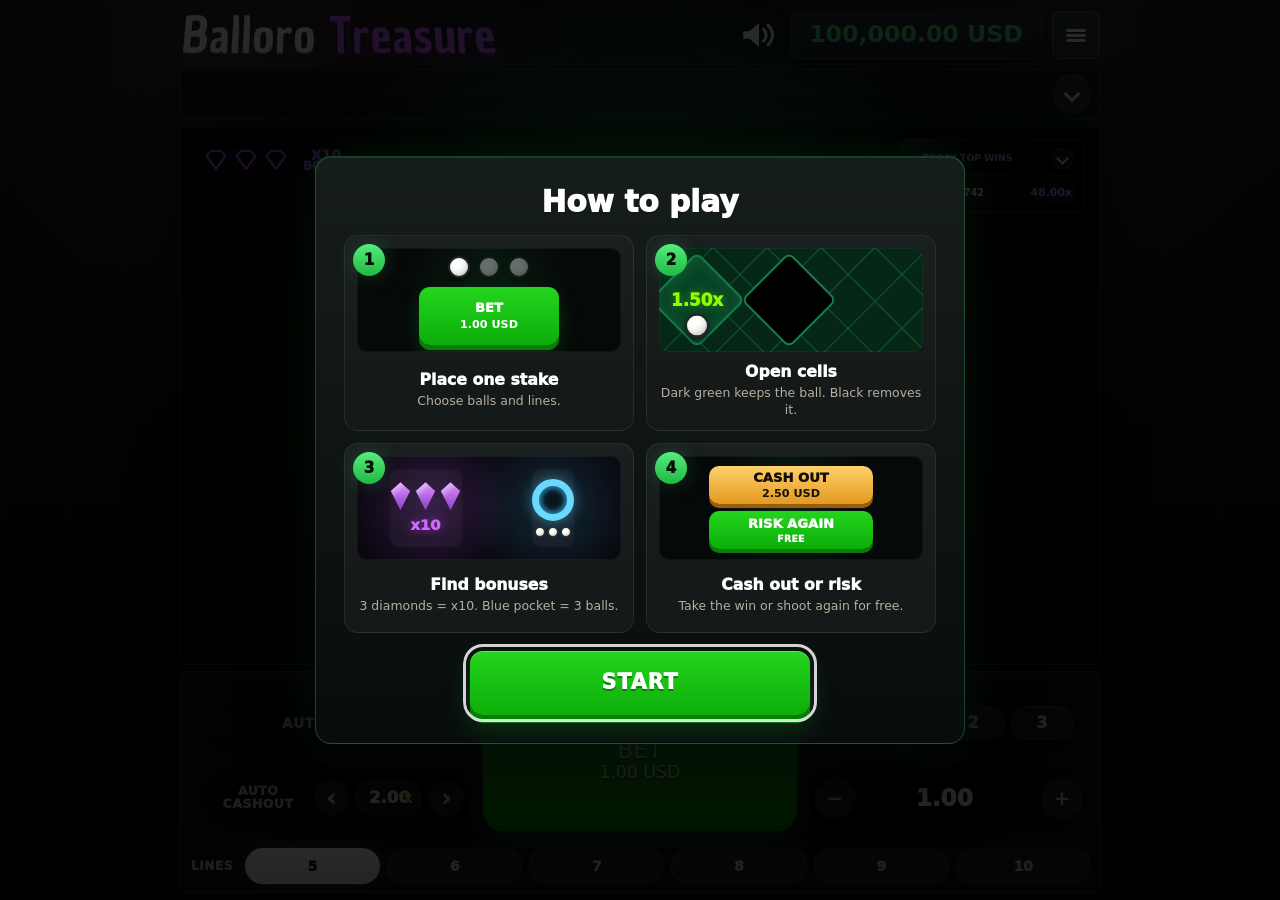
==== commit 63e22d6c: "Add survivor-based black cell mechanic" ====
--- a/index.html
+++ b/index.html
@@ -7,7 +7,7 @@
   <meta http-equiv="Expires" content="0">
   <meta name="viewport" content="width=device-width, initial-scale=1.0, maximum-scale=1.0, user-scalable=no, viewport-fit=cover">
   <title>Balloro Treasure</title>
-  <link rel="stylesheet" href="style.css?v=20260723-10">
+  <link rel="stylesheet" href="style.css?v=20260728-1">
 </head>
 <body class="treasure-mode bonuses-enabled">
   <main class="game-shell">
@@ -76,17 +76,15 @@
           <li>
             <b>2</b>
             <div class="quick-rule-visual quick-cells-visual" aria-hidden="true">
-              <div class="quick-open-cell quick-multiplier-cell">
+              <div class="quick-open-cell quick-multiplier-cell quick-safe-cell">
                 <span>1.50x</span>
                 <i class="quick-white-ball"></i>
               </div>
-              <div class="quick-open-cell quick-red-cell">
-                <i class="quick-red-pocket"></i>
-              </div>
+              <div class="quick-open-cell quick-loss-cell"></div>
             </div>
             <div class="quick-rule-copy">
               <h3 data-i18n="quickRuleTwoTitle">Open cells</h3>
-              <p data-i18n="quickRuleTwoText">Multiplier = win. Red pocket = loss.</p>
+              <p data-i18n="quickRuleTwoText">Dark green keeps the ball. Black removes it.</p>
             </div>
           </li>
           <li>
@@ -147,12 +145,12 @@
             <article class="rule-card">
               <div class="rule-art loot-art" aria-hidden="true">5x</div>
               <h3 data-i18n="ruleWinsTitle">Open cells</h3>
-              <p data-i18n="ruleWinsText">A closed green cell can reveal nothing, a multiplier, a diamond, a blue pocket or a red pocket. Balls may return to opened cells.</p>
+              <p data-i18n="ruleWinsText">A dark-green cell keeps the ball and reveals a multiplier, diamond or blue pocket. A black cell removes only that ball.</p>
             </article>
             <article class="rule-card">
               <div class="rule-art treasure-cashout-rule-art" aria-hidden="true">$</div>
               <h3 data-i18n="treasureCashoutTitle">Cash out or risk</h3>
-              <p data-i18n="treasureCashoutText">After a safe shot, take the displayed amount or continue free on the same field. A red pocket loses the current round.</p>
+              <p data-i18n="treasureCashoutText">If at least one ball remains, cash out or continue free with the surviving balls.</p>
             </article>
             <article class="rule-card">
               <div class="rule-art pocket-rule-art" aria-hidden="true"><i></i></div>
@@ -397,7 +395,7 @@
   <script src="math/trajectory-library-standard.js"></script>
   <script src="math/secret-room-trajectories.js"></script>
   <script src="math/layout-gameplay-test.js"></script>
-  <script src="math/balloro-treasure-math.js?v=20260723-4"></script>
-  <script src="script.js?v=20260723-23"></script>
+  <script src="math/balloro-treasure-math.js?v=20260728-1"></script>
+  <script src="script.js?v=20260728-1"></script>
 </body>
 </html>
--- a/style.css
+++ b/style.css
@@ -2452,23 +2452,24 @@
   text-shadow: 0 0 10px rgba(132, 255, 0, 0.38);
 }
 
+.quick-safe-cell {
+  background: #074326;
+  box-shadow:
+    0 0 18px rgba(7, 67, 38, 0.28),
+    inset 0 0 16px rgba(102, 215, 138, 0.12);
+}
+
+.quick-loss-cell {
+  background: #000000;
+  box-shadow: none;
+}
+
 .quick-multiplier-cell .quick-white-ball {
   position: absolute;
   right: 2px;
   bottom: 2px;
   width: 24px;
   height: 24px;
-}
-
-.quick-red-pocket {
-  width: 41px;
-  height: 41px;
-  border: 7px solid #dc3d4e;
-  border-radius: 50%;
-  background: radial-gradient(circle, #120309 0 40%, #521020 66%, #b92b44 100%);
-  box-shadow:
-    0 0 14px rgba(255, 49, 73, 0.42),
-    inset 0 0 10px rgba(255, 81, 99, 0.52);
 }
 
 .quick-bonus-visual {
@@ -3649,12 +3650,6 @@
     height: 17px;
   }
 
-  .quick-red-pocket {
-    width: 28px;
-    height: 28px;
-    border-width: 5px;
-  }
-
   .quick-bonus-visual {
     grid-template-columns: repeat(2, 48px);
     gap: 5px;
